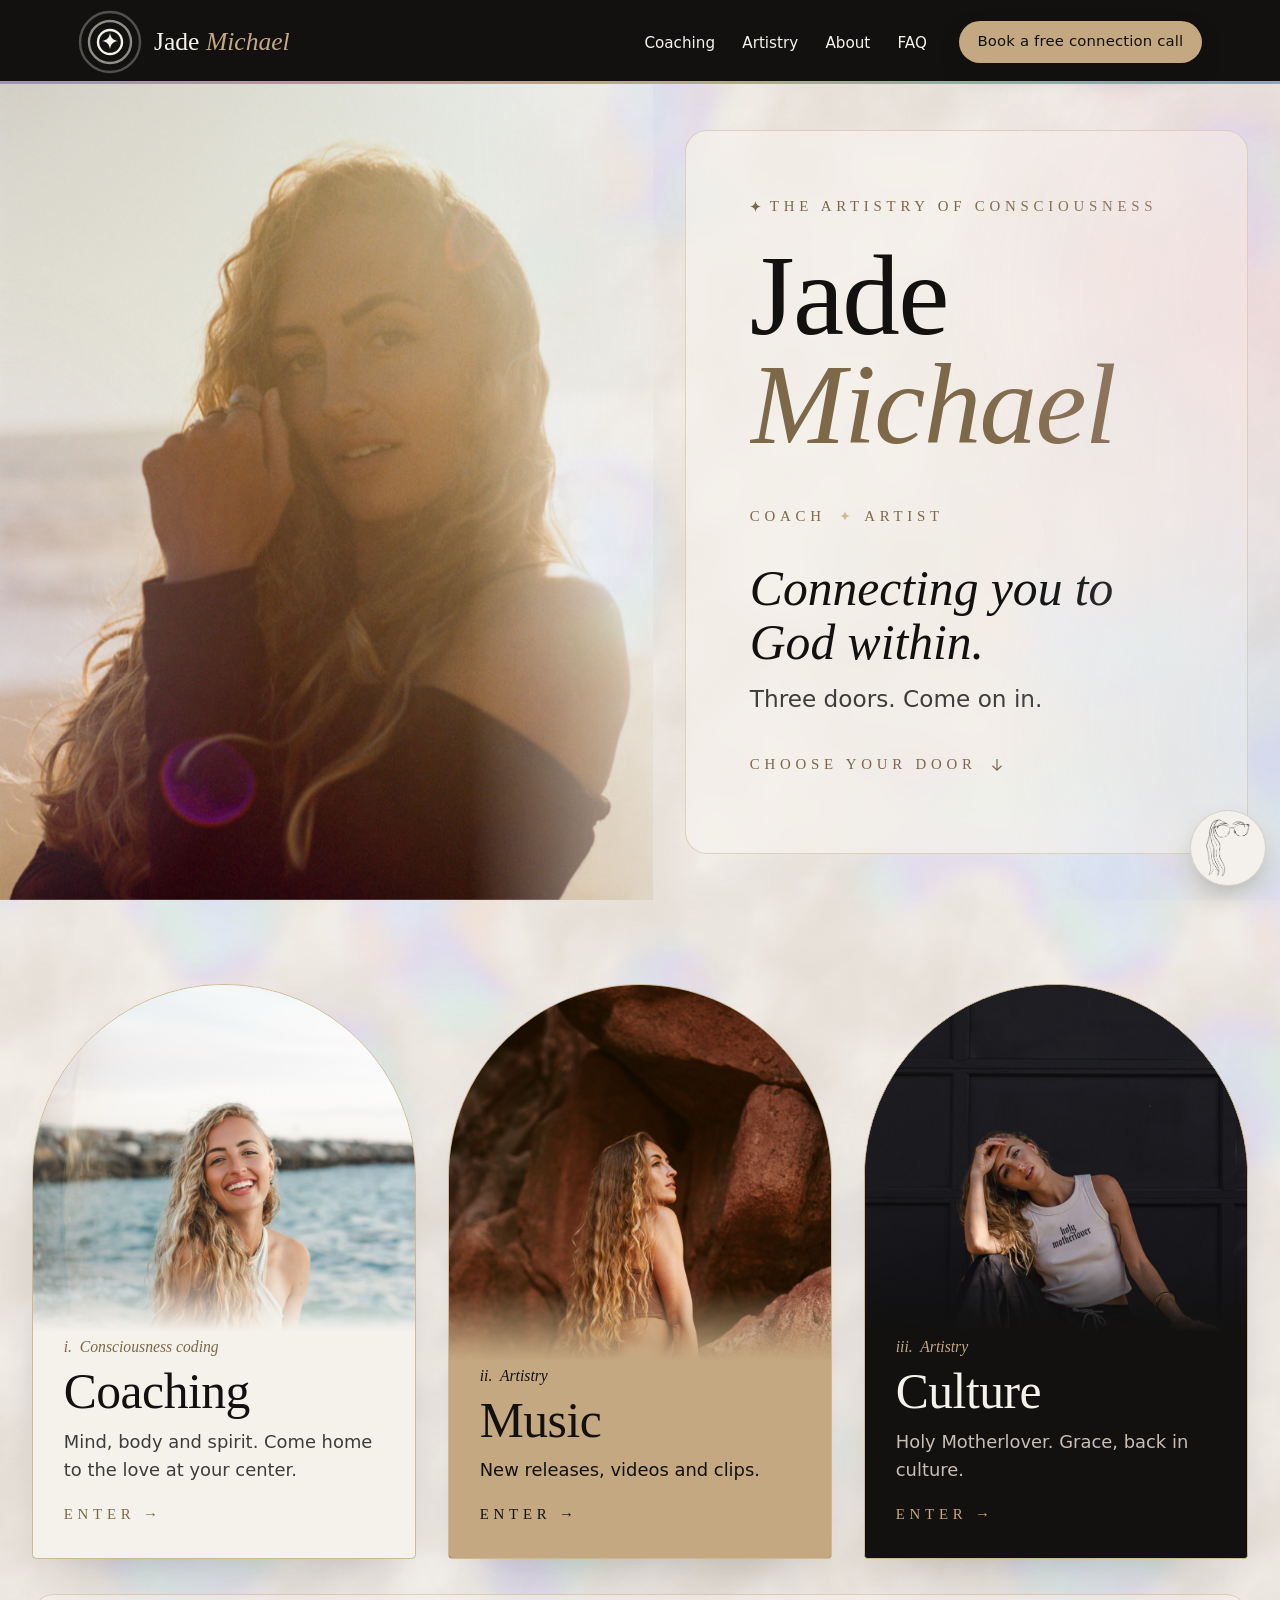
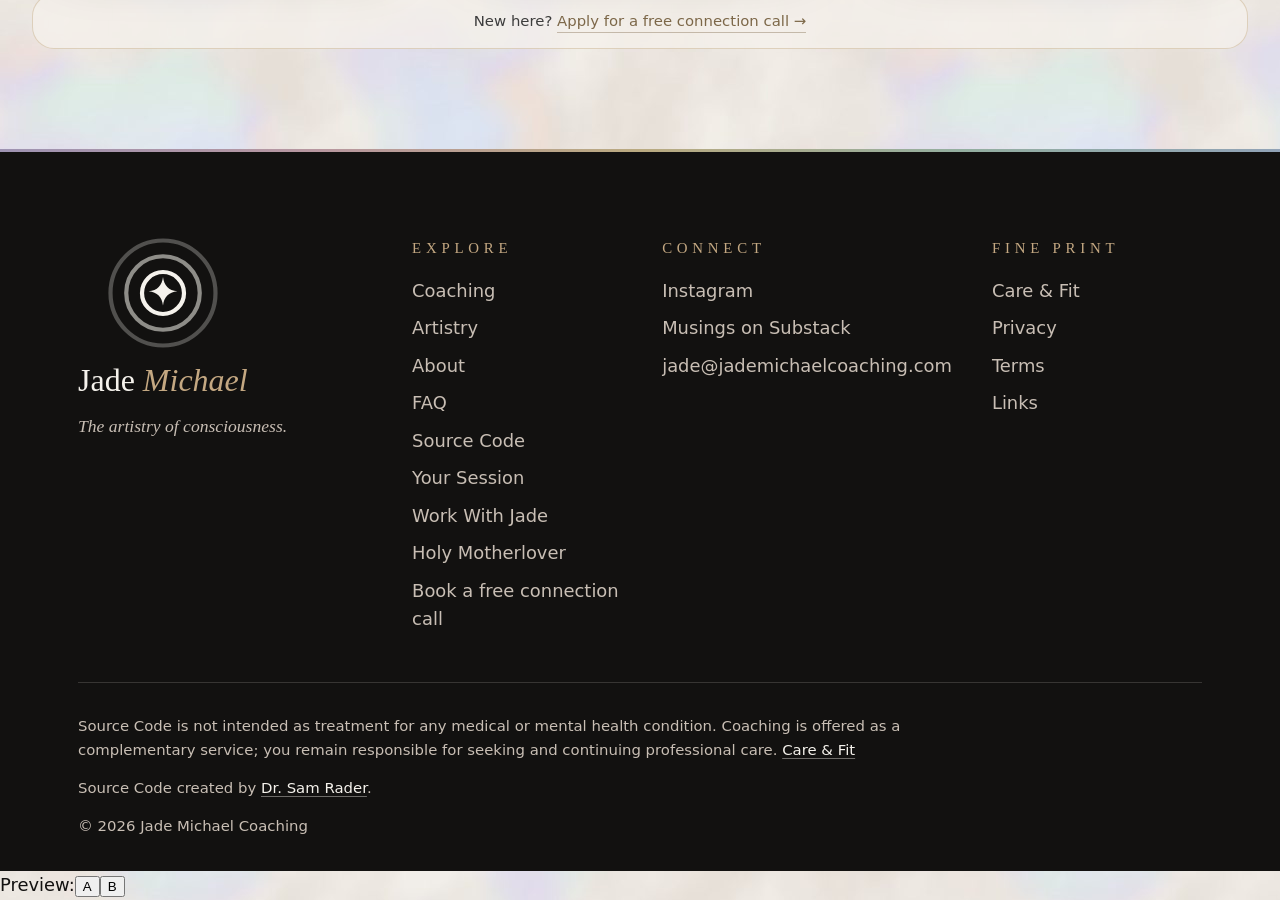
==== site/index.html @ 87df4c76 "New Fashion door photo Jade in the Holy Motherlover tank against a black wall (11.13.26). Cropped to" ====
<!doctype html>
<html lang="en">
<head>
  <meta charset="utf-8">
  <meta name="viewport" content="width=device-width, initial-scale=1">
  <meta name="robots" content="noindex, nofollow">
  <title>Jade Michael · Coach, Artist, Cultural Architect</title>
  <meta name="description" content="Jade Michael: coach, artist, cultural architect. The artistry of consciousness.">
  <link rel="icon" href="data:image/svg+xml,%3Csvg xmlns='http://www.w3.org/2000/svg' viewBox='0 0 24 24'%3E%3Cpath fill='%23c49a4e' d='M12 0C12.8 7.2 16.8 11.2 24 12 16.8 12.8 12.8 16.8 12 24 11.2 16.8 7.2 12.8 0 12 7.2 11.2 11.2 7.2 12 0Z'/%3E%3C/svg%3E">
  <link rel="preconnect" href="https://fonts.googleapis.com">
  <link rel="preconnect" href="https://fonts.gstatic.com" crossorigin>
  <link rel="stylesheet" href="https://fonts.googleapis.com/css2?family=Fraunces:ital,opsz,wght@0,9..144,300..700;1,9..144,300..700&family=Manrope:wght@400;500;600;700&display=swap">
  <link rel="stylesheet" href="assets/css/style.css">
  <script src="site.config.js"></script>
  <script src="assets/js/boot.js"></script>
</head>
<body>
  <a class="skip-link" href="#main">Skip to content</a>
  <header class="site-header" data-site-header></header>

  <main id="main">

    <!-- ============ LANDING: photo + name + roles ============ -->
    <section class="landing" aria-labelledby="landing-h">
      <div class="landing__media">
        <img src="assets/photos/hero.jpg" width="1326" height="2000" fetchpriority="high" style="object-position: 50% 35%;" alt="Jade Michael in golden sunlight by the sea, one hand in her hair, looking softly into the camera.">
      </div>
      <div class="landing__copy">
        <div class="ripples" aria-hidden="true"><span></span><span></span><span></span><span></span></div>
        <div class="motes" data-motes="12" aria-hidden="true"></div>
        <p class="eyebrow" data-rise="1">The artistry of consciousness</p>
        <h1 id="landing-h" data-rise="2">Jade <em class="accent-i gold-moment">Michael</em></h1>
        <ul class="roles" data-roles data-rise="3" aria-label="What Jade does">
          <li>Coach</li><li>Artist</li><li>Cultural Architect</li>
        </ul>
        <p class="landing__tagline" data-rise="3">Connecting you to God within.</p>
        <p class="landing__sub" data-rise="4">Three doors. Come on in.</p>
        <a class="door-cue" href="#doors" data-rise="4">
          Choose your door
          <svg viewBox="0 0 24 24" fill="none" stroke="currentColor" stroke-width="1.6" aria-hidden="true"><path d="M12 4v15M6 13l6 6 6-6"/></svg>
        </a>
      </div>
    </section>

    <!-- ============ TWO DOORS ============ -->
    <section class="section" id="doors" aria-labelledby="doors-h">
      <div class="container">
        <h2 id="doors-h" class="sr-only">Three doors into Jade's world</h2>
        <div class="doors-grid doors-grid--3">
          <a class="door" href="coaching.html" data-reveal>
            <div class="door__arch">
              <img src="assets/photos/door-coaching.jpg" width="1000" height="1500" loading="lazy" alt="">
            </div>
            <div class="door__label">
              <span class="door__num">i. &nbsp;Consciousness coding</span>
              <h3 class="h2-door">Coaching</h3>
              <p>Mind, body and spirit. Come home to the love at your center.</p>
              <span class="door__enter">Enter</span>
            </div>
          </a>
          <a class="door" href="artistry.html#music" data-reveal data-delay="1">
            <div class="door__arch">
              <img src="assets/photos/door-music.jpg" width="1000" height="1500" loading="lazy" alt="">
            </div>
            <div class="door__label">
              <span class="door__num">ii. &nbsp;Artistry</span>
              <h3 class="h2-door">Music</h3>
              <p>New releases, videos and clips.</p>
              <span class="door__enter">Enter</span>
            </div>
          </a>
          <a class="door" href="artistry.html#culture" data-reveal data-delay="2">
            <div class="door__arch">
              <img src="assets/photos/door-fashion.jpg" width="1000" height="1500" loading="lazy" alt="">
            </div>
            <div class="door__label">
              <span class="door__num">iii. &nbsp;Artistry</span>
              <h3 class="h2-door">Culture</h3>
              <p><span data-text="hmlName">Holy Motherlover</span>. Grace, back in culture.</p>
              <span class="door__enter">Enter</span>
            </div>
          </a>
        </div>
        <p class="credit-line" style="margin-top: 2.2rem; text-align: center;" data-reveal>New here? <a class="text-link" href="apply.html" data-href="links.apply">Apply for a free connection call</a></p>
      </div>
    </section>
  </main>

  <footer class="site-footer" data-site-footer></footer>
  <script src="assets/js/site.js"></script>
</body>
</html>
---- site/assets/css/style.css ----
/* =========================================================
   Jade Michael Coaching — one stylesheet for the whole site
   Moonstone Sand, from Brand Guidelines v1.0 (10.30.26).
   One look, no theme switcher. Pages never hard-code a hex.
   ========================================================= */

:root {
  --bg: #eee9e2;              /* Moonstone Ground */
  --bg-alt: #eee9e2;
  --surface: #f5f2ec;         /* Ivory */
  --ink: #121110;             /* Black: titles, her name */
  --ink-soft: #3d3d3d;        /* Graphite: paragraphs */
  --muted: #3d3d3d;
  --accent: #7d6849;          /* Deep Sand: accent words and small capitals on ivory */
  --secondary: #7d6849;
  --gold: #ceb993;            /* Ring Gold: fine lines, the photo arch. Never words on ivory */
  --sand: #c4a882;            /* Sand: lives on black and as fills. Never words on ivory */
  --button: #121110;
  --button-hover: #3d3d3d;
  --on-button: #f5f2ec;
  --line: rgba(18, 17, 16, 0.14);
  --shadow: 0 30px 60px -30px rgba(18, 17, 16, 0.28);
  --band-bg: #121110;
  --band-ink: #f5f2ec;
  --band-soft: #c8beb4;       /* White Stone: fine print on black */
  --band-accent: #c4a882;
  --card: rgba(245, 242, 236, 0.72);  /* more moonstone (Jade, 11.13.26); below 0.7 Deep Sand drops under AA */
  --card-edge: color-mix(in srgb, var(--sand) 45%, transparent);
  /* The rainbow glints live only as light, never as solid color */
  --rainbow: linear-gradient(90deg, #cdbfe8, #efc4cf, #f2dda6, #bfe3d0, #bbd3ee);
  --photo-ph: linear-gradient(160deg, #eee9e2 0%, #ceb993 55%, #c8beb4 100%);
  color-scheme: light;
}

:root {
  --font-display: "Cormorant Garamond", "Iowan Old Style", Georgia, serif;
  --font-label: "Marcellus", "Cormorant Garamond", Georgia, serif;
  --font-body: "Jost", "Avenir Next", system-ui, sans-serif;
  --step--1: clamp(0.84rem, 0.81rem + 0.15vw, 0.93rem);
  --step-0: clamp(1rem, 0.96rem + 0.2vw, 1.125rem);
  --step-1: clamp(1.18rem, 1.08rem + 0.5vw, 1.45rem);
  --step-2: clamp(1.45rem, 1.25rem + 1vw, 2.05rem);
  --step-3: clamp(1.9rem, 1.5rem + 2vw, 3.1rem);
  --step-4: clamp(2.5rem, 1.8rem + 3.5vw, 4.6rem);
  --step-5: clamp(2.9rem, 1.9rem + 5.6vw, 6.9rem);
  --gutter: clamp(1.25rem, 4vw, 3rem);
  --radius: 22px;
  --ease: cubic-bezier(0.22, 1, 0.36, 1);
}

/* ---------- Base ---------- */
*, *::before, *::after { box-sizing: border-box; }
html { -webkit-text-size-adjust: 100%; scroll-behavior: smooth; }
body {
  margin: 0;
  background: var(--bg);
  color: var(--ink);
  font-family: var(--font-body);
  font-size: var(--step-0);
  line-height: 1.6;
  -webkit-font-smoothing: antialiased;
  transition: background-color 0.5s var(--ease), color 0.5s var(--ease);
  overflow-x: hidden;
}
img, svg { display: block; max-width: 100%; }
img { height: auto; }
a { color: inherit; text-decoration-color: color-mix(in srgb, currentColor 40%, transparent); text-underline-offset: 0.2em; text-decoration-thickness: 1px; }
a:hover { text-decoration-color: currentColor; }
p { margin: 0 0 1.1em; }
ul, ol { padding-left: 1.2em; }
h1, h2, h3, h4 {
  font-family: var(--font-display);
  font-weight: 400;
  line-height: 1.08;
  letter-spacing: -0.01em;
  margin: 0 0 0.5em;
  font-optical-sizing: auto;
  text-wrap: balance;
}
h1 { font-size: var(--step-5); letter-spacing: -0.015em; }
h2 { font-size: var(--step-4); }
h3 { font-size: var(--step-2); line-height: 1.15; }
em, .i { font-style: italic; }
.accent-i { font-style: italic; color: var(--accent); font-weight: 300; }
.accent-s { color: var(--secondary); }
strong { font-weight: 600; }

:focus-visible {
  outline: 3px solid var(--secondary);
  outline-offset: 3px;
  border-radius: 6px;
}
.skip-link {
  position: absolute; left: 1rem; top: -100px; z-index: 200;
  background: var(--ink); color: var(--bg); padding: 0.7rem 1rem; border-radius: 10px;
}
.skip-link:focus { top: 1rem; }
[hidden] { display: none !important; }
.sr-only { position: absolute; width: 1px; height: 1px; padding: 0; margin: -1px; overflow: hidden; clip: rect(0 0 0 0); white-space: nowrap; border: 0; }

/* ---------- Layout ---------- */
.container { width: 100%; max-width: 1220px; margin-inline: auto; padding-inline: var(--gutter); }
.container--narrow { max-width: 820px; }
.section { padding-block: clamp(4.5rem, 10vw, 9rem); position: relative; }
.section--tight { padding-block: clamp(3rem, 6vw, 5rem); }
.section--alt { background: var(--bg-alt); }
.section--band { background: var(--band-bg); color: var(--band-ink); }
.section--band .eyebrow { color: var(--band-accent); }
.section--band .lede, .section--band p { color: var(--band-soft); }
.split {
  display: grid; gap: clamp(2.5rem, 6vw, 6rem); align-items: center;
}
@media (min-width: 900px) {
  .split { grid-template-columns: 1.05fr 0.95fr; }
  .split--flip > :first-child { order: 2; }
  .split--top { align-items: start; }
}
.stack > * + * { margin-top: 1rem; }

/* ---------- Type helpers ---------- */
.eyebrow {
  display: inline-flex; align-items: center; gap: 0.55em;
  font-family: var(--font-body); font-size: var(--step--1);
  font-weight: 700; letter-spacing: 0.18em; text-transform: uppercase;
  color: var(--accent); margin: 0 0 1.4rem;
}
.eyebrow::before {
  content: ""; width: 0.8em; height: 0.8em; flex: none;
  background: currentColor;
  -webkit-mask: url("data:image/svg+xml,%3Csvg xmlns='http://www.w3.org/2000/svg' viewBox='0 0 24 24'%3E%3Cpath d='M12 0C12.8 7.2 16.8 11.2 24 12 16.8 12.8 12.8 16.8 12 24 11.2 16.8 7.2 12.8 0 12 7.2 11.2 11.2 7.2 12 0Z'/%3E%3C/svg%3E") center/contain no-repeat;
          mask: url("data:image/svg+xml,%3Csvg xmlns='http://www.w3.org/2000/svg' viewBox='0 0 24 24'%3E%3Cpath d='M12 0C12.8 7.2 16.8 11.2 24 12 16.8 12.8 12.8 16.8 12 24 11.2 16.8 7.2 12.8 0 12 7.2 11.2 11.2 7.2 12 0Z'/%3E%3C/svg%3E") center/contain no-repeat;
}
.lede { font-size: var(--step-1); color: var(--ink-soft); line-height: 1.55; max-width: 38em; }
.prose { max-width: 40em; }
.prose p, .prose li { color: var(--ink-soft); }
.prose h2 { font-size: var(--step-3); margin-top: 2.2em; }
.prose h3 { margin-top: 1.8em; }
.prose blockquote, .pull {
  margin: 2rem 0; padding: 0 0 0 1.4rem; border-left: 2px solid var(--gold);
  font-family: var(--font-display); font-style: italic; font-size: var(--step-2);
  line-height: 1.3; color: var(--ink); font-weight: 400;
}
.small { font-size: var(--step--1); color: var(--muted); }
.credit-line { font-size: var(--step--1); color: var(--muted); }
.credit-line a { color: var(--secondary); }

/* ---------- Buttons ---------- */
.btn-row { display: flex; flex-wrap: wrap; gap: 0.8rem 1rem; align-items: center; margin-top: 2rem; }
.btn {
  display: inline-flex; align-items: center; justify-content: center; gap: 0.6em;
  min-height: 52px; padding: 0.85rem 1.6rem; border-radius: 999px;
  font: 500 var(--step-0)/1.2 var(--font-body); letter-spacing: 0.01em;
  text-decoration: none; cursor: pointer; border: 1.5px solid transparent;
  background: var(--button); color: var(--on-button);
  transition: transform 0.35s var(--ease), background-color 0.3s, box-shadow 0.35s var(--ease), color 0.3s;
  box-shadow: 0 10px 30px -14px color-mix(in srgb, var(--button) 80%, transparent);
}
.btn:hover { background: var(--button-hover); transform: translateY(-2px); }
.btn .spark { width: 0.9em; height: 0.9em; fill: currentColor; }
.btn--ghost {
  background: transparent; color: var(--ink); border-color: color-mix(in srgb, var(--ink) 35%, transparent); box-shadow: none;
}
.btn--ghost:hover { background: color-mix(in srgb, var(--ink) 6%, transparent); border-color: var(--ink); }
.btn--small { min-height: 42px; padding: 0.55rem 1.1rem; font-size: var(--step--1); }
.btn--block { width: 100%; }
.section--band .btn--ghost { color: var(--band-ink); border-color: color-mix(in srgb, var(--band-ink) 40%, transparent); }
.section--band .btn:not(.btn--ghost) { background: var(--band-accent); color: var(--band-bg); }
.section--band .btn--ghost:hover { background: color-mix(in srgb, var(--band-ink) 8%, transparent); border-color: var(--band-ink); }
.text-link {
  font-weight: 500; color: var(--secondary); text-decoration: none;
  border-bottom: 1.5px solid color-mix(in srgb, var(--secondary) 40%, transparent);
  padding-bottom: 2px;
}
.text-link:hover { border-bottom-color: currentColor; }
.text-link::after { content: " \2192"; }

/* ---------- Header ---------- */
.site-header {
  position: sticky; top: 0; z-index: 50;
  background: var(--band-bg); color: var(--band-ink);
}
.site-header::after { content: ""; position: absolute; left: 0; right: 0; bottom: 0; height: 3px; background: var(--rainbow); opacity: 0.75; }
.site-header :focus-visible { outline-color: var(--band-accent); }
.header__inner { display: flex; align-items: center; justify-content: space-between; gap: 1rem; min-height: 84px; }
.wordmark {
  display: inline-flex; align-items: center; gap: 0.75rem; text-decoration: none; color: var(--band-ink);
  font-family: var(--font-display); font-size: 1.6rem; font-weight: 400; line-height: 1;
}
.wordmark em { color: var(--band-accent); font-weight: 300; }
.wordmark__mark { width: 64px; height: auto; flex: none; }
.wordmark__text { display: grid; gap: 0.3rem; }
.wordmark__title { font: 400 0.62rem/1 var(--font-label); letter-spacing: 0.32em; text-transform: uppercase; color: var(--band-accent); }
.nav-toggle {
  display: inline-flex; align-items: center; gap: 0.5rem;
  background: none; border: 1.5px solid color-mix(in srgb, var(--band-ink) 40%, transparent); color: var(--band-ink);
  border-radius: 999px; min-height: 44px; padding: 0.4rem 1rem; font: 500 var(--step--1) var(--font-body); cursor: pointer;
}
.nav-toggle__bars { width: 18px; height: 10px; position: relative; }
.nav-toggle__bars::before, .nav-toggle__bars::after { content: ""; position: absolute; left: 0; right: 0; height: 1.5px; background: currentColor; transition: transform 0.3s var(--ease); }
.nav-toggle__bars::before { top: 0; } .nav-toggle__bars::after { bottom: 0; }
.nav-toggle[aria-expanded="true"] .nav-toggle__bars::before { transform: translateY(4.25px) rotate(45deg); }
.nav-toggle[aria-expanded="true"] .nav-toggle__bars::after { transform: translateY(-4.25px) rotate(-45deg); }
.nav { display: none; }
.nav ul { list-style: none; margin: 0; padding: 0; }
.nav a:not(.btn) { text-decoration: none; font-weight: 500; color: var(--band-ink); }
.nav a[aria-current="page"]:not(.btn) { color: var(--band-accent); }
.nav .btn { background: var(--band-accent); color: var(--band-bg); }
.nav .btn:hover { background: var(--band-ink); }
.nav.is-open {
  display: block; position: absolute; left: 0; right: 0; top: 100%;
  background: var(--band-bg);
  padding: 1rem var(--gutter) 1.8rem;
}
.nav.is-open li a:not(.btn) { display: block; padding: 0.85rem 0; font-family: var(--font-display); font-size: 1.6rem; border-bottom: 1px solid color-mix(in srgb, var(--band-ink) 18%, transparent); }
.nav.is-open .btn { margin-top: 1.4rem; width: 100%; }
@media (min-width: 960px) {
  .nav-toggle { display: none; }
  .nav, .nav.is-open { display: flex; position: static; align-items: center; gap: 2rem; padding: 0; background: none; border: 0; }
  .nav ul { display: flex; gap: 1.7rem; }
  .nav a:not(.btn) { font-size: 0.95rem; }
  .nav a:not(.btn):hover { color: var(--band-accent); }
}

/* ---------- Sparkles, orbit text ---------- */
.sparkle { position: absolute; width: 18px; height: 18px; fill: var(--gold); animation: twinkle 4.5s ease-in-out infinite; pointer-events: none; }
.sparkle--sm { width: 11px; height: 11px; }
.sparkle--lg { width: 26px; height: 26px; }
@keyframes twinkle { 0%, 100% { opacity: 0.25; transform: scale(0.8) rotate(0deg); } 50% { opacity: 1; transform: scale(1.1) rotate(20deg); } }

.orbit { position: absolute; width: 150px; height: 150px; color: var(--ink); pointer-events: none; }
.orbit__ring { width: 100%; height: 100%; animation: spin 48s linear infinite; }
.orbit text { font: 700 10px var(--font-body); letter-spacing: 0.16em; text-transform: uppercase; fill: currentColor; }
.orbit .orbit__star { position: absolute; inset: 0; margin: auto; width: 24%; height: 24%; fill: var(--accent); }
@keyframes spin { to { transform: rotate(360deg); } }

/* ---------- Photo frames ---------- */
.frame {
  position: relative; overflow: hidden; margin: 0;
  background: var(--photo-ph);
  border-radius: 999px 999px var(--radius) var(--radius);
  aspect-ratio: 4 / 5;
  box-shadow: var(--shadow);
}
.frame--soft { border-radius: var(--radius); }
.frame--round { border-radius: 50%; aspect-ratio: 1; }
.frame img { width: 100%; height: 100%; object-fit: cover; position: relative; z-index: 1; }
.frame.is-missing img { display: none; }
.frame__ph {
  position: absolute; inset: auto 0 0 0; padding: 1.2rem 1.4rem; z-index: 0;
  font: italic 400 0.95rem/1.4 var(--font-display); color: var(--ink);
}
.frame-wrap { position: relative; }
.frame-caption { margin-top: 0.9rem; font-size: var(--step--1); color: var(--muted); font-style: italic; }

/* ---------- Hero (home) ---------- */
.hero { position: relative; padding-block: clamp(2.5rem, 6vw, 5.5rem) clamp(4rem, 8vw, 7rem); overflow: hidden; }
.hero__grid { display: grid; gap: clamp(3rem, 6vw, 5rem); align-items: center; }
@media (min-width: 960px) { .hero__grid { grid-template-columns: 1.15fr 0.85fr; } }
.hero h1 { margin-bottom: 0.35em; }
.hero h1 .line { display: block; }
.hero__sub { font-size: var(--step-1); color: var(--ink-soft); max-width: 33em; line-height: 1.55; }
.hero__credit { margin-top: 1.8rem; }
.hero__media { position: relative; justify-self: center; width: min(100%, 470px); }
.hero__media .frame { z-index: 1; }
.hero__media .orbit { left: -58px; bottom: 9%; z-index: 2; color: var(--ink); }
.hero__media .orbit::before { content: ""; position: absolute; inset: 12px; border-radius: 50%; background: var(--bg); box-shadow: var(--shadow); z-index: -1; transition: background-color 0.5s; }
@media (max-width: 600px) {
  .hero__media { width: 82%; }
  .hero__media .orbit { width: 116px; height: 116px; left: -34px; }
}

/* ---------- Page hero (inner pages) ---------- */
.page-hero { position: relative; overflow: hidden; padding-block: clamp(3.5rem, 8vw, 7rem) clamp(2.5rem, 6vw, 4.5rem); }
.page-hero h1 { font-size: var(--step-4); max-width: 14em; }
.page-hero .container { position: relative; z-index: 1; }

/* ---------- Home: Sound familiar ---------- */
.journey { display: grid; gap: 2.5rem; margin-top: 3rem; }
@media (min-width: 900px) { .journey { grid-template-columns: 1fr auto 1fr auto 1.25fr; align-items: center; gap: 2rem; } }
.journey__label { font-size: var(--step--1); font-weight: 700; letter-spacing: 0.18em; text-transform: uppercase; color: var(--muted); margin-bottom: 0.8rem; }
.journey__from ul { list-style: none; margin: 0; padding: 0; }
.journey__from li {
  font-family: var(--font-display); font-size: var(--step-2); line-height: 1.25; color: var(--muted);
  text-decoration: line-through; text-decoration-color: color-mix(in srgb, var(--accent) 55%, transparent); text-decoration-thickness: 1.5px;
}
.journey__through { font-family: var(--font-display); font-style: italic; font-size: var(--step-3); color: var(--secondary); line-height: 1.1; }
.journey__to { font-family: var(--font-display); font-size: var(--step-3); line-height: 1.1; }
.journey__to em { color: var(--accent); }
.journey__arrow { width: 54px; height: 54px; color: var(--gold); justify-self: center; }
@media (max-width: 899px) { .journey__arrow { transform: rotate(90deg); } }
.familiar__punch {
  margin-top: clamp(3rem, 6vw, 5rem); padding-top: 2.5rem; border-top: 1px solid var(--line);
  display: grid; gap: 1.5rem;
}
@media (min-width: 900px) { .familiar__punch { grid-template-columns: 1fr 1.2fr; gap: 4rem; } }
.familiar__punch h3 { font-size: var(--step-3); }
.familiar__punch blockquote { margin: 0; font-family: var(--font-display); font-style: italic; font-size: var(--step-2); line-height: 1.35; font-weight: 400; }

/* ---------- Beats (what Source Code is) ---------- */
.beats { display: grid; gap: 1.2rem; margin-top: 3rem; counter-reset: beat; }
@media (min-width: 700px) { .beats { grid-template-columns: repeat(2, 1fr); } }
@media (min-width: 1100px) { .beats { grid-template-columns: repeat(4, 1fr); } }
.beat {
  position: relative; padding: 2rem 1.6rem 1.8rem; border-radius: var(--radius);
  background: var(--surface); border: 1px solid var(--line);
  transition: transform 0.5s var(--ease), box-shadow 0.5s var(--ease);
}
.beat:hover { transform: translateY(-4px); box-shadow: var(--shadow); }
.beat__num { font-family: var(--font-display); font-style: italic; font-size: 2.6rem; line-height: 1; color: var(--accent); margin-bottom: 1.2rem; display: block; }
.beat h3 { font-size: var(--step-1); font-weight: 500; margin-bottom: 0.6rem; }
.beat p { color: var(--ink-soft); font-size: 0.98rem; margin: 0; }

/* ---------- Session beats (4) ---------- */
.session-beats { list-style: none; padding: 0; margin: 3rem 0 0; display: grid; gap: 2.4rem; position: relative; }
@media (min-width: 900px) {
  .session-beats { grid-template-columns: repeat(4, 1fr); gap: 2rem; }
  .session-beats::before { content: ""; position: absolute; top: 42px; left: 6%; right: 6%; height: 1px; background: linear-gradient(90deg, transparent, var(--gold), transparent); }
}
.session-beat { position: relative; }
.session-beat__icon { width: 84px; height: 84px; color: var(--accent); background: var(--surface); border-radius: 50%; position: relative; margin-bottom: 1.2rem; }
.session-beat__icon svg { width: 100%; height: 100%; }
.session-beat__step { font-size: var(--step--1); font-weight: 700; letter-spacing: 0.16em; text-transform: uppercase; color: var(--secondary); }
.session-beat h3 { margin: 0.3rem 0 0.5rem; font-size: var(--step-2); }
.session-beat p { color: var(--ink-soft); margin: 0; }

/* ---------- Quote band ---------- */
.quote-band { text-align: left; overflow: hidden; }
.quote-band blockquote { margin: 0; position: relative; z-index: 1; }
.quote-band blockquote p {
  font-family: var(--font-display); font-weight: 300; font-size: var(--step-4);
  line-height: 1.1; letter-spacing: -0.01em; color: var(--band-ink); margin: 0; max-width: 15em;
}
.quote-band blockquote p em { color: var(--band-accent); }
.quote-band cite { display: block; margin-top: 2rem; font-style: normal; font-size: var(--step--1); letter-spacing: 0.18em; text-transform: uppercase; font-weight: 700; color: var(--band-soft); }

/* ---------- Testimonials ---------- */
.testimonials { display: grid; gap: 1.4rem; margin-top: 3rem; }
@media (min-width: 900px) { .testimonials { grid-template-columns: 1.6fr 1fr; grid-template-rows: auto auto; } .testimonial--feature { grid-row: span 2; } }
.testimonial {
  margin: 0; padding: clamp(1.8rem, 4vw, 3rem); border-radius: var(--radius);
  background: var(--surface); border: 1px solid var(--line); position: relative;
}
.testimonial--feature::before {
  content: "\201C"; position: absolute; top: -0.15em; left: 0.25em; font-family: var(--font-display);
  font-size: 9rem; line-height: 1; color: var(--gold); opacity: 0.55;
}
.testimonial blockquote { margin: 0; }
.testimonial--feature blockquote p { font-family: var(--font-display); font-size: var(--step-1); line-height: 1.5; font-weight: 400; }
.testimonial--feature blockquote p:last-child { font-style: italic; font-size: var(--step-2); line-height: 1.3; color: var(--accent); }
.testimonial figcaption { margin-top: 1.4rem; font-weight: 700; letter-spacing: 0.14em; text-transform: uppercase; font-size: var(--step--1); color: var(--muted); }
.testimonial--placeholder { background: transparent; border: 1.5px dashed var(--line); display: flex; flex-direction: column; justify-content: center; min-height: 180px; }
.testimonial--placeholder p { font-family: var(--font-display); font-style: italic; font-size: var(--step-1); color: var(--muted); margin: 0; }

/* ---------- Credentials chips ---------- */
.chips { list-style: none; padding: 0; margin: 1.8rem 0 0; display: flex; flex-wrap: wrap; gap: 0.55rem; }
.chips li { padding: 0.45rem 0.95rem; border-radius: 999px; border: 1px solid var(--line); font-size: var(--step--1); font-weight: 500; color: var(--ink-soft); background: color-mix(in srgb, var(--surface) 70%, transparent); }

/* ---------- Offers ---------- */
.offers { display: grid; gap: 1.4rem; margin-top: 3rem; }
@media (min-width: 860px) { .offers { grid-template-columns: 1fr 1fr; } }
.offer {
  display: flex; flex-direction: column; padding: clamp(1.8rem, 4vw, 2.8rem);
  border-radius: var(--radius); background: var(--surface); border: 1px solid var(--line); position: relative; overflow: hidden;
}
.offer--deep { background: var(--band-bg); color: var(--band-ink); border-color: transparent; }
.offer--deep .offer__summary, .offer--deep li { color: var(--band-soft); }
.offer--deep .offer__price { color: var(--band-accent); }
.offer--deep .btn { background: var(--band-accent); color: var(--band-bg); }
.offer__tag { font-size: var(--step--1); font-weight: 700; letter-spacing: 0.16em; text-transform: uppercase; color: var(--secondary); margin-bottom: 1rem; }
.offer--deep .offer__tag { color: var(--band-accent); }
.offer h3 { font-size: var(--step-3); margin-bottom: 0.4rem; }
.offer__summary { color: var(--ink-soft); font-size: var(--step-1); line-height: 1.45; }
.offer ul { list-style: none; padding: 0; margin: 1.2rem 0 1.8rem; display: grid; gap: 0.6rem; }
.offer li { display: flex; gap: 0.7rem; color: var(--ink-soft); }
.offer--deep li { color: var(--band-soft); }
.offer li::before { content: ""; flex: none; width: 0.65em; height: 0.65em; margin-top: 0.5em; border-radius: 50%; border: 1.5px solid var(--gold); }
.offer__price { font-family: var(--font-display); font-size: var(--step-2); color: var(--accent); margin-top: auto; padding-top: 1.2rem; border-top: 1px solid var(--line); }
.offer--deep .offer__price { border-top-color: color-mix(in srgb, var(--band-ink) 18%, transparent); }
.offer__price small { display: block; font-family: var(--font-body); font-size: var(--step--1); color: inherit; opacity: 0.85; margin-top: 0.2rem; }
.offer__price.is-hidden { font-style: italic; font-size: var(--step-1); }
.offer .btn { margin-top: 1.4rem; align-self: flex-start; }

/* ---------- Final CTA band ---------- */
.cta-band { overflow: hidden; text-align: center; }
.cta-band h2 { font-size: var(--step-5); color: var(--band-ink); position: relative; }
.cta-band h2 em { color: var(--band-accent); }
.cta-band .lede { margin-inline: auto; }
.cta-band .btn-row { justify-content: center; }
.cta-band .container { position: relative; z-index: 1; }

/* ---------- Full session steps ---------- */
.steps { list-style: none; padding: 0; margin: 3rem 0 0; counter-reset: step; display: grid; gap: 0; }
.steps li { counter-increment: step; display: grid; grid-template-columns: auto 1fr; gap: 0.4rem 1.6rem; padding: 2rem 0; border-top: 1px solid var(--line); }
.steps li:last-child { border-bottom: 1px solid var(--line); }
.steps li::before { content: counter(step, decimal-leading-zero); font-family: var(--font-display); font-style: italic; font-size: var(--step-3); line-height: 1; color: var(--accent); grid-row: span 2; min-width: 2.2ch; }
.steps h3 { margin: 0; font-size: var(--step-2); }
.steps p { margin: 0; color: var(--ink-soft); max-width: 40em; }

/* ---------- Callout ---------- */
.callout {
  padding: clamp(1.6rem, 4vw, 2.4rem); border-radius: var(--radius);
  background: var(--surface); border: 1px solid var(--card-edge);
}
.callout h3 { font-size: var(--step-2); }
.callout p:last-child { margin-bottom: 0; }

/* ---------- Begin (3 steps) ---------- */
.begin { list-style: none; padding: 0; margin: 2.5rem 0 0; display: grid; gap: 1.2rem; counter-reset: b; }
@media (min-width: 800px) { .begin { grid-template-columns: repeat(3, 1fr); } }
.begin li { counter-increment: b; padding: 1.8rem; border-radius: var(--radius); border: 1px solid var(--line); background: var(--surface); }
.begin li::before { content: counter(b); display: grid; place-items: center; width: 2.4rem; height: 2.4rem; border-radius: 50%; border: 1.5px solid var(--gold); font-family: var(--font-display); font-style: italic; font-size: 1.2rem; margin-bottom: 1rem; color: var(--accent); }
.begin h3 { font-size: var(--step-1); font-weight: 500; margin-bottom: 0.4rem; }
.begin p { margin: 0; color: var(--ink-soft); }

/* ---------- FAQ ---------- */
.faq { margin-top: 2.5rem; border-top: 1px solid var(--line); }
.faq details { border-bottom: 1px solid var(--line); }
.faq summary {
  list-style: none; cursor: pointer; display: flex; justify-content: space-between; align-items: center; gap: 1.5rem;
  padding: 1.5rem 0; font-family: var(--font-display); font-size: var(--step-2); line-height: 1.2;
}
.faq summary::-webkit-details-marker { display: none; }
.faq summary::after { content: "+"; flex: none; font-family: var(--font-body); font-weight: 300; font-size: 1.8rem; color: var(--accent); transition: transform 0.35s var(--ease); }
.faq details[open] summary::after { transform: rotate(45deg); }
.faq .faq__a { padding: 0 0 1.8rem; color: var(--ink-soft); max-width: 42em; }

/* ---------- Listen strip ---------- */
.listen { list-style: none; padding: 0; margin: 2rem 0 0; display: grid; gap: 1rem; }
@media (min-width: 800px) { .listen { grid-template-columns: repeat(3, 1fr); } }
.listen li { padding: 1.5rem; border-radius: var(--radius); border: 1px solid var(--line); background: var(--surface); }
.listen__show { font-size: var(--step--1); font-weight: 700; letter-spacing: 0.14em; text-transform: uppercase; color: var(--secondary); }
.listen__title { font-family: var(--font-display); font-size: var(--step-1); line-height: 1.3; margin: 0.4rem 0 0.6rem; }

/* ---------- Apply ---------- */
.apply-frame {
  border-radius: var(--radius); overflow: hidden; background: #fff;
  border: 1px solid var(--line); box-shadow: var(--shadow); margin-top: 2.5rem;
}
.apply-frame iframe { display: block; width: 100%; height: 1200px; border: 0; }
@media (min-width: 760px) { .apply-frame iframe { height: 900px; } }
.apply-fallback { margin-top: 1.2rem; text-align: center; }

/* ---------- Links (link in bio) ---------- */
.links-page { min-height: 100vh; min-height: 100dvh; display: flex; flex-direction: column; }
.links-wrap { flex: 1; width: 100%; max-width: 520px; margin: 0 auto; padding: clamp(2.5rem, 8vw, 4.5rem) 1.25rem 3rem; text-align: center; position: relative; }
.links-avatar { width: 132px; margin: 0 auto 1.4rem; position: relative; z-index: 1; }
.links-wrap h1 { font-size: clamp(2.4rem, 9vw, 3.2rem); margin-bottom: 0.3rem; position: relative; }
.links-bio { color: var(--ink-soft); font-size: 1rem; margin: 0 auto 2rem; max-width: 26em; position: relative; }
.links-list { list-style: none; padding: 0; margin: 0; display: grid; gap: 0.85rem; position: relative; }
.link-btn {
  display: flex; align-items: center; justify-content: space-between; gap: 1rem;
  min-height: 64px; padding: 0.9rem 1.4rem; border-radius: 18px; text-decoration: none; text-align: left;
  background: var(--surface); border: 1px solid var(--line); font-weight: 500; font-size: 1.02rem;
  transition: transform 0.35s var(--ease), box-shadow 0.35s var(--ease), border-color 0.3s;
}
.link-btn:hover { transform: translateY(-2px); box-shadow: var(--shadow); border-color: var(--gold); }
.link-btn small { display: block; font-weight: 400; color: var(--muted); font-size: 0.85rem; margin-top: 0.1rem; }
.link-btn::after { content: "\2197"; color: var(--accent); font-size: 1.1rem; flex: none; }
.link-btn--primary { background: var(--button); color: var(--on-button); border-color: transparent; }
.link-btn--primary small { color: var(--band-soft); }
.link-btn--primary::after { color: var(--on-button); }

/* ---------- Footer ---------- */
.site-footer { background: var(--band-bg); color: var(--band-ink); padding-block: clamp(3.5rem, 7vw, 5.5rem) 2rem; position: relative; z-index: 1; }
.site-footer a { color: var(--band-ink); }
.footer__grid { display: grid; gap: 2.5rem; }
@media (min-width: 860px) { .footer__grid { grid-template-columns: 1.4fr 1fr 1fr 1fr; } }
.footer__brand .wordmark { flex-direction: column; gap: 0.9rem; font-size: 2rem; text-align: center; }
.footer__brand .wordmark__mark { width: 112px; }
.footer__brand .wordmark__title { font-size: 0.68rem; }
.site-footer::before { content: ""; position: absolute; left: 0; right: 0; top: 0; height: 3px; background: var(--rainbow); opacity: 0.75; }
.site-footer :focus-visible { outline-color: var(--band-accent); }
.footer__brand p { color: var(--band-soft); margin-top: 1rem; max-width: 22em; font-family: var(--font-display); font-style: italic; font-size: 1.1rem; }
.footer__h { font-size: var(--step--1); font-weight: 700; letter-spacing: 0.18em; text-transform: uppercase; color: var(--band-accent); margin: 0 0 1rem; font-family: var(--font-body); }
.footer__list { list-style: none; margin: 0; padding: 0; display: grid; gap: 0.55rem; }
.footer__list a { text-decoration: none; color: var(--band-soft); }
.footer__list a:hover { color: var(--band-ink); text-decoration: underline; }
.footer__fine { margin-top: 3rem; padding-top: 2rem; border-top: 1px solid color-mix(in srgb, var(--band-ink) 16%, transparent); display: grid; gap: 0.9rem; font-size: var(--step--1); color: var(--band-soft); }
.footer__fine p { margin: 0; max-width: 62em; }
.footer__fine a { color: var(--band-ink); }
.footer--mini { padding-block: 2.5rem; text-align: center; }
.footer--mini .footer__fine { margin: 0; padding: 0; border: 0; justify-items: center; }

/* ---------- Floating: Jade sketch (toggle with SITE.showSketch) ---------- */
.sketch-fab {
  position: fixed; right: 14px; bottom: 14px; z-index: 120;
  width: 76px; height: 76px; border-radius: 50%;
  display: grid; place-items: center; text-decoration: none;
  animation: fab-peek 1.1s var(--ease) 1.4s backwards;
  background: color-mix(in srgb, var(--surface) 94%, transparent);
  border: 1px solid var(--line); box-shadow: 0 12px 34px -12px rgba(0,0,0,0.4);
  backdrop-filter: blur(10px); -webkit-backdrop-filter: blur(10px);
  transition: transform 0.45s var(--ease), box-shadow 0.45s var(--ease);
}
.sketch-fab__tip {
  position: absolute; right: calc(100% + 10px); bottom: 50%; translate: 0 50%;
  white-space: nowrap; padding: 0.55rem 0.9rem; border-radius: 999px;
  background: var(--ink); color: var(--bg); font: 600 0.82rem var(--font-body);
  opacity: 0; transform: translateX(6px); pointer-events: none;
  transition: opacity 0.3s, transform 0.4s var(--ease);
}
.sketch-fab:hover, .sketch-fab:focus-visible { transform: translateY(-3px) rotate(-6deg); box-shadow: 0 18px 40px -14px rgba(0,0,0,0.5); }
.sketch-fab:hover .sketch-fab__tip, .sketch-fab:focus-visible .sketch-fab__tip { opacity: 1; transform: none; }

/* ---------- Scroll reveal ---------- */
.js [data-reveal] { opacity: 0; transform: translateY(26px); transition: opacity 1s var(--ease), transform 1.1s var(--ease); }
.js [data-reveal].is-visible { opacity: 1; transform: none; }
.js [data-reveal][data-delay="1"] { transition-delay: 0.12s; }
.js [data-reveal][data-delay="2"] { transition-delay: 0.24s; }
.js [data-reveal][data-delay="3"] { transition-delay: 0.36s; }

/* hero entrance */
.js .hero [data-rise] { opacity: 0; transform: translateY(30px); animation: rise 1.2s var(--ease) forwards; }
.js .hero [data-rise="1"] { animation-delay: 0.1s; }
.js .hero [data-rise="2"] { animation-delay: 0.25s; }
.js .hero [data-rise="3"] { animation-delay: 0.4s; }
.js .hero [data-rise="4"] { animation-delay: 0.55s; }
.js .hero [data-rise="5"] { animation-delay: 0.3s; }
@keyframes rise { to { opacity: 1; transform: none; } }

/* ---------- Reduced motion: everything still, nothing hidden ---------- */
@media (prefers-reduced-motion: reduce) {
  html { scroll-behavior: auto; }
  *, *::before, *::after { animation: none !important; transition: none !important; }
  .js [data-reveal], .js .hero [data-rise] { opacity: 1 !important; transform: none !important; }
}

/* =========================================================
   The little magic, from Guidelines 05B: prism light leaks,
   the sand shimmer and the rainbow line.
   All of it switches off under prefers-reduced-motion.
   ========================================================= */

/* the rainbow line fills across the top as you scroll */
.progress {
  position: fixed; top: 0; left: 0; right: 0; height: 3px; z-index: 130;
  background: var(--rainbow);
  transform-origin: 0 50%; transform: scaleX(0); pointer-events: none;
}

/* a sand shimmer passes once through a word when it arrives */
.gold-moment {
  background-image: linear-gradient(100deg, var(--accent) 0%, var(--accent) 38%, var(--sand) 48%, var(--gold) 50%, var(--sand) 54%, var(--accent) 64%, var(--accent) 100%);
  background-size: 260% 100%;
  background-position: 100% 0;
  -webkit-background-clip: text; background-clip: text;
  -webkit-text-fill-color: transparent; color: transparent;
}
.section--band .gold-moment {
  background-image: linear-gradient(100deg, var(--band-accent) 0%, var(--band-accent) 38%, var(--band-soft) 48%, var(--band-ink) 50%, var(--band-soft) 54%, var(--band-accent) 64%, var(--band-accent) 100%);
}
.gold-moment.is-visible { animation: gold-moment 2.6s ease-in-out 0.6s 1 both; }
@keyframes gold-moment { from { background-position: 100% 0; } to { background-position: 0% 0; } }

/* the sketch: hair catches the light for a few seconds, then it's gone */
.sketch-fab__glint {
  position: absolute; width: 9px; height: 9px; background: #e9c46a; opacity: 0;
  -webkit-mask: url("data:image/svg+xml,%3Csvg xmlns='http://www.w3.org/2000/svg' viewBox='0 0 24 24'%3E%3Cpath d='M12 0C12.8 7.2 16.8 11.2 24 12 16.8 12.8 12.8 16.8 12 24 11.2 16.8 7.2 12.8 0 12 7.2 11.2 11.2 7.2 12 0Z'/%3E%3C/svg%3E") center/contain no-repeat;
          mask: url("data:image/svg+xml,%3Csvg xmlns='http://www.w3.org/2000/svg' viewBox='0 0 24 24'%3E%3Cpath d='M12 0C12.8 7.2 16.8 11.2 24 12 16.8 12.8 12.8 16.8 12 24 11.2 16.8 7.2 12.8 0 12 7.2 11.2 11.2 7.2 12 0Z'/%3E%3C/svg%3E") center/contain no-repeat;
}
.sketch-fab__glint.g1 { left: 16px; top: 18px; }
.sketch-fab__glint.g2 { left: 20px; top: 44px; width: 7px; height: 7px; }
.sketch-fab__glint.g3 { left: 32px; top: 11px; width: 6px; height: 6px; }
.sketch-fab.is-shimmering .sketch-fab__glint { animation: glint 1.4s ease-out 1 both; }
.sketch-fab.is-shimmering .g1 { animation-delay: 0.7s; }
.sketch-fab.is-shimmering .g2 { animation-delay: 1.5s; }
.sketch-fab.is-shimmering .g3 { animation-delay: 2.2s; }
@keyframes glint { 0% { opacity: 0; transform: scale(0.2) rotate(0); } 40% { opacity: 1; transform: scale(1.15) rotate(45deg); } 100% { opacity: 0; transform: scale(0.4) rotate(90deg); } }

@media (prefers-reduced-motion: reduce) {
  .gold-moment { background-position: 0 0; }
  .sketch-fab__glint { display: none; }
}

/* the sketch, drawn with plain images so it shows everywhere (even opened from disk) */
.sketch-fab__art { position: relative; width: 48px; height: 58px; transition: transform 0.6s var(--ease); }
.sketch-fab__art img { position: absolute; inset: 0; width: 100%; height: 100%; object-fit: contain; }
.sketch-gold { display: none; }
.sketch-hair { opacity: 0; clip-path: inset(0 0 100% 0); filter: drop-shadow(0 0 2px rgba(240, 200, 110, 0.85)); }
.sketch-fab:hover .sketch-fab__art { transform: translateY(-2px) rotate(4deg); }
/* gold pours down the hair, then drains away */
.sketch-fab.is-shimmering .sketch-hair { animation: hair-pour 3.6s ease-in-out 1; }
@keyframes hair-pour {
  0% { opacity: 1; clip-path: inset(0 0 100% 0); }
  50% { opacity: 1; clip-path: inset(0 0 0 0); }
  85% { opacity: 1; clip-path: inset(70% 0 0 0); }
  100% { opacity: 0; clip-path: inset(100% 0 0 0); }
}
/* one little peek when the page opens */
@keyframes fab-peek {
  0% { opacity: 0; transform: translateY(40px) scale(0.6) rotate(-12deg); }
  70% { opacity: 1; transform: translateY(-6px) scale(1.06) rotate(3deg); }
  100% { opacity: 1; transform: none; }
}
@media (max-width: 600px) { .sketch-fab { width: 66px; height: 66px; } .sketch-fab__art { width: 42px; height: 51px; } }
@media (prefers-reduced-motion: reduce) { .sketch-hair { display: none; } }

/* =========================================================
   Landing (index): Jade's photo, her name, two doors
   ========================================================= */
.landing { position: relative; display: grid; min-height: calc(100svh - 84px); overflow: hidden; }
@media (min-width: 900px) { .landing { grid-template-columns: 1.02fr 0.98fr; } }
.landing__media { position: relative; min-height: 62svh; overflow: hidden; background: var(--photo-ph); }
.landing__media img { position: absolute; inset: 0; width: 100%; height: 100%; object-fit: cover; object-position: 50% 24%; animation: slow-settle 16s var(--ease) both; }
@keyframes slow-settle { from { transform: scale(1.07); } to { transform: scale(1); } }
.landing__media { -webkit-mask-image: linear-gradient(180deg, black 62%, transparent 100%); mask-image: linear-gradient(180deg, black 62%, transparent 100%); }
@media (min-width: 900px) {
  .landing__media { min-height: 0; }
  .landing__media { -webkit-mask-image: linear-gradient(90deg, black 72%, rgb(0 0 0 / 0.3) 100%); mask-image: linear-gradient(90deg, black 72%, rgb(0 0 0 / 0.3) 100%); }
}
.landing__copy { position: relative; display: flex; flex-direction: column; justify-content: center; padding: clamp(1rem, 5vw, 5rem) var(--gutter) clamp(3rem, 6vw, 5rem); z-index: 1; }
@media (min-width: 900px) { .landing__copy { padding-left: clamp(2.5rem, 5vw, 5.5rem); } }
.landing h1 { font-size: clamp(3.6rem, 1.6rem + 7vw, 8.4rem); line-height: 0.95; letter-spacing: -0.015em; margin: 0 0 0.4em; }
.landing h1 em { display: block; font-weight: 300; }
.roles { list-style: none; padding: 0; margin: 0 0 2.2rem; display: flex; flex-wrap: wrap; align-items: center; gap: 0.5rem 0.9rem; font: 400 var(--step--1)/1.4 var(--font-label); letter-spacing: 0.32em; text-transform: uppercase; color: var(--accent); }
.roles li { display: inline-flex; align-items: center; gap: 0.9rem; }
.roles li + li::before {
  content: ""; width: 0.65em; height: 0.65em; background: var(--gold);
  -webkit-mask: url("data:image/svg+xml,%3Csvg xmlns='http://www.w3.org/2000/svg' viewBox='0 0 24 24'%3E%3Cpath d='M12 0C12.8 7.2 16.8 11.2 24 12 16.8 12.8 12.8 16.8 12 24 11.2 16.8 7.2 12.8 0 12 7.2 11.2 11.2 7.2 12 0Z'/%3E%3C/svg%3E") center/contain no-repeat;
          mask: url("data:image/svg+xml,%3Csvg xmlns='http://www.w3.org/2000/svg' viewBox='0 0 24 24'%3E%3Cpath d='M12 0C12.8 7.2 16.8 11.2 24 12 16.8 12.8 12.8 16.8 12 24 11.2 16.8 7.2 12.8 0 12 7.2 11.2 11.2 7.2 12 0Z'/%3E%3C/svg%3E") center/contain no-repeat;
}
.landing__tagline { font-family: var(--font-display); font-style: italic; font-weight: 400; font-size: var(--step-3); line-height: 1.1; margin: 0 0 0.6rem; max-width: 15em; }
.landing__sub { color: var(--ink-soft); font-size: var(--step-1); margin: 0 0 2.2rem; }
.door-cue { display: inline-flex; align-items: center; gap: 0.7rem; font-weight: 700; letter-spacing: 0.16em; text-transform: uppercase; font-size: var(--step--1); color: var(--secondary); text-decoration: none; align-self: flex-start; }
.door-cue svg { width: 18px; height: 18px; animation: cue-bob 2.6s ease-in-out infinite; }
@keyframes cue-bob { 0%, 100% { transform: translateY(0); } 50% { transform: translateY(5px); } }
.js .landing [data-rise] { opacity: 0; transform: translateY(26px); animation: rise 1.2s var(--ease) forwards; }
.js .landing [data-rise="1"] { animation-delay: 0.15s; }
.js .landing [data-rise="2"] { animation-delay: 0.3s; }
.js .landing [data-rise="3"] { animation-delay: 0.45s; }
.js .landing [data-rise="4"] { animation-delay: 0.6s; }

/* ---------- Doors ---------- */
.doors-grid { display: grid; gap: clamp(1.5rem, 4vw, 3rem); margin-top: 3rem; }
@media (min-width: 760px) { .doors-grid { grid-template-columns: 1fr 1fr; } }
/* each door is one arch: the photo fills it, and the words sit inside at the bottom,
   on the door's own color rising from the base of the arch */
.door {
  --door-bg: var(--surface); --door-ink: var(--ink); --door-soft: var(--ink-soft); --door-accent: var(--accent);
  --fade: 4.5rem;
  position: relative; display: grid; text-decoration: none; color: var(--door-ink);
  background: var(--door-bg); border: 1.5px solid var(--gold); border-radius: 999px 999px var(--radius) var(--radius);
  overflow: hidden; box-shadow: var(--shadow); isolation: isolate;
}
.door:nth-child(2) { --door-bg: var(--sand); --door-ink: var(--band-bg); --door-soft: var(--band-bg); --door-accent: var(--band-bg); }
.door:nth-child(3) { --door-bg: var(--band-bg); --door-ink: var(--band-ink); --door-soft: var(--band-soft); --door-accent: var(--band-accent); }
.door > * { grid-area: 1 / 1; }
.door__arch { position: relative; aspect-ratio: 2 / 3; overflow: hidden; background: var(--photo-ph); }
.door__arch img { width: 100%; height: 100%; object-fit: cover; transition: transform 1.4s var(--ease); }
.door__arch::before {
  content: ""; position: absolute; inset: 10px; z-index: 2; pointer-events: none;
  border-radius: 999px 999px 0 0;
  border: 1.5px solid var(--gold); opacity: 0; transform: scale(0.97);
  transition: opacity 0.6s var(--ease), transform 0.8s var(--ease);
}
.door__label {
  align-self: end; position: relative; z-index: 3;
  padding: var(--fade) clamp(1.5rem, 3.5vw, 2.6rem) clamp(1.5rem, 3.5vw, 2.6rem);
  background: linear-gradient(0deg, var(--door-bg) calc(100% - var(--fade)), transparent);
}
.door__num { font: italic 400 1.1rem var(--font-display); color: var(--door-accent); }
.door h2, .door .h2-door { color: var(--door-ink); font-size: var(--step-4); margin: 0.05em 0 0.15em; }
.door p { margin: 0; color: var(--door-soft); max-width: 22em; }
.door__enter { display: inline-flex; align-items: center; gap: 0.5em; margin-top: 1.1rem; font-weight: 700; letter-spacing: 0.16em; text-transform: uppercase; font-size: var(--step--1); color: var(--door-accent); }
.door__enter::after { content: "\2192"; transition: transform 0.4s var(--ease); }
.door:hover .door__arch img, .door:focus-visible .door__arch img { transform: scale(1.06); }
.door:hover .door__arch::before, .door:focus-visible .door__arch::before { opacity: 1; transform: none; }
.door:hover .door__enter::after { transform: translateX(5px); }
.door:focus-visible { outline-offset: 6px; }

/* ---------- Artistry ---------- */
.embed { border-radius: var(--radius); overflow: hidden; box-shadow: var(--shadow); background: var(--surface); }
.embed iframe { display: block; width: 100%; border: 0; }
.coming-grid { display: grid; gap: 1rem; margin-top: 1.4rem; }
@media (min-width: 760px) { .coming-grid { grid-template-columns: repeat(3, 1fr); } }
.coming { padding: 1.6rem; border-radius: var(--radius); border: 1.5px dashed var(--line); }
.coming h3 { font-size: var(--step-1); font-weight: 500; margin-bottom: 0.3rem; }
.coming p { margin: 0; color: var(--muted); font-family: var(--font-display); font-style: italic; }
.culture-card {
  position: relative; display: grid; gap: 1.5rem; align-items: end; overflow: hidden; isolation: isolate;
  padding: clamp(2rem, 6vw, 4.5rem); border-radius: var(--radius); text-decoration: none;
  background: var(--band-bg); color: var(--band-ink); box-shadow: var(--shadow); margin-top: 1.4rem;
  transition: transform 0.6s var(--ease);
}
@media (min-width: 860px) { .culture-card { grid-template-columns: 1.4fr 1fr; } }
.culture-card:hover { transform: translateY(-4px); }
.culture-card .eyebrow { color: var(--band-accent); }
.hml-word { font-family: var(--font-display); font-weight: 300; font-size: var(--step-5); line-height: 0.95; letter-spacing: -0.015em; margin: 0; color: var(--band-ink); }
.hml-word em { color: var(--band-accent); }
.culture-card p { color: var(--band-soft); margin: 0; }
.culture-card .door__enter { color: var(--band-accent); }
.culture-card:hover .door__enter::after { transform: translateX(5px); }

@media (prefers-reduced-motion: reduce) {
  .js .landing [data-rise] { opacity: 1 !important; transform: none !important; }
}
.cta-band .hml-word { margin-bottom: 0.35em; }
@media (min-width: 900px) { .beats--3 { grid-template-columns: repeat(3, 1fr); } }
.beats--3 .beat__num:not(:only-child) { margin-bottom: 0.8rem; }

/* ---------- Artistry: mini doors (Music / Culture) ---------- */
.mini-doors { display: grid; gap: clamp(1rem, 3vw, 2rem); grid-template-columns: 1fr 1fr; margin-top: 2.5rem; }
.mini-door {
  position: relative; display: grid; place-items: center; text-align: center; overflow: hidden; isolation: isolate;
  aspect-ratio: 4 / 5; border-radius: 999px 999px var(--radius) var(--radius); text-decoration: none;
  background: radial-gradient(120% 90% at 50% 20%, color-mix(in srgb, var(--band-accent) 22%, var(--band-bg)) 0%, var(--band-bg) 62%);
  color: var(--band-ink); box-shadow: var(--shadow); transition: transform 0.6s var(--ease);
}
.mini-door__kicker { display: block; font: italic 400 1rem var(--font-display); color: var(--band-accent); }
.mini-door__word { display: block; font-family: var(--font-display); font-weight: 300; font-size: clamp(2.2rem, 1.4rem + 3.4vw, 4.4rem); line-height: 1; letter-spacing: -0.01em; margin: 0.15em 0 0.35em; }
.mini-door .door__enter { color: var(--band-accent); margin: 0; }
.mini-door:hover { transform: translateY(-5px); }
.mini-door:hover .door__enter::after { transform: translateX(5px); }

/* ---------- Artistry: the feed ---------- */
.feed { display: grid; gap: 1.2rem; margin-top: 2.5rem; }
@media (min-width: 860px) { .feed { grid-template-columns: repeat(2, 1fr); align-items: start; } }
.feed-item { padding: clamp(1.4rem, 3vw, 2rem); border-radius: var(--radius); background: var(--surface); border: 1px solid var(--line); }
.feed-item__meta { display: flex; gap: 0.8rem; align-items: center; margin: 0 0 0.6rem; font-size: var(--step--1); font-weight: 700; letter-spacing: 0.16em; text-transform: uppercase; color: var(--secondary); }
.feed-item__meta time { color: var(--muted); font-weight: 600; letter-spacing: 0.06em; text-transform: none; }
.feed-item h3 { font-size: var(--step-2); margin-bottom: 0.3rem; }
.feed-item p { color: var(--ink-soft); }
.feed-item__embed { margin-top: 1rem; border-radius: 14px; overflow: hidden; }
.feed-item__embed iframe { display: block; width: 100%; border: 0; }
.feed-item__embed--spotify iframe { height: 152px; }
.feed-item__embed--youtube { aspect-ratio: 16 / 9; }
.feed-item__embed--youtube iframe { height: 100%; }
/* three doors on the landing */
@media (min-width: 900px) { .doors-grid--3 { grid-template-columns: repeat(3, 1fr); gap: clamp(1.2rem, 2.5vw, 2.2rem); } }
@media (min-width: 760px) and (max-width: 899px) { .doors-grid--3 { grid-template-columns: repeat(3, 1fr); gap: 1rem; } .doors-grid--3 .door p { display: none; } }
.doors-grid--3 .door .h2-door { font-size: var(--step-3); }
.doors-grid--3 .door__label { padding: var(--fade) clamp(1.2rem, 2.4vw, 2rem) clamp(1.2rem, 2.4vw, 2rem); }
.doors-grid--3 .door__arch { aspect-ratio: 2 / 3; }
.doors-grid--3 .door__num { font-size: 0.98rem; }

/* =========================================================
   Moonstone Sand: the rules from Guidelines 03 and 04
   ========================================================= */

/* Marcellus is only ever small, spaced capitals */
.eyebrow, .door-cue, .door__enter, .journey__label, .session-beat__step, .offer__tag,
.listen__show, .footer__h, .feed-item__meta, .testimonial figcaption, .quote-band cite {
  font-family: var(--font-label); font-weight: 400; letter-spacing: 0.32em; text-transform: uppercase;
}

/* The ground: the moonstone tile from Guidelines v1.0, repeated at 900 x 900 over Moonstone Ground */
body { background: var(--bg) url("../img/moonstone-ground.jpg") 0 0 / 900px 900px; }

/* Every word sits on an ivory card */
.section { padding-block: clamp(0.7rem, 1.6vw, 1.25rem); }
.section--band { padding-block: clamp(4rem, 9vw, 7rem); margin-block: clamp(0.7rem, 1.6vw, 1.25rem); }
.page-hero, .hero { padding-block: clamp(1.25rem, 3vw, 2.5rem) clamp(0.7rem, 1.6vw, 1.25rem); }
.section:not(.section--band) > .container,
.section--tight:not(.section--band) > .container,
.page-hero > .container,
.hero > .container {
  width: calc(100% - 2 * clamp(0.75rem, 2.5vw, 2rem));
  padding: clamp(2rem, 5vw, 4.5rem) clamp(1.4rem, 4.5vw, 4rem);
  background: var(--card); border: 1px solid var(--card-edge); border-radius: var(--radius);
  backdrop-filter: blur(8px); -webkit-backdrop-filter: blur(8px);
}
.section > .container > .doors-grid:first-of-type { margin-top: 0; }
#doors > .container { background: none; border: 0; padding-inline: 0; backdrop-filter: none; -webkit-backdrop-filter: none; }
#doors .credit-line { padding: 0.9rem 1.2rem; background: var(--card); border: 1px solid var(--card-edge); border-radius: var(--radius); }
.landing__copy {
  margin: clamp(0.75rem, 2.5vw, 2rem); align-self: center;
  background: var(--card); border: 1px solid var(--card-edge); border-radius: var(--radius);
  backdrop-filter: blur(8px); -webkit-backdrop-filter: blur(8px);
}
.links-wrap { margin-block: clamp(0.75rem, 2.5vw, 2rem); width: calc(100% - 1.5rem); background: var(--card); border: 1px solid var(--card-edge); border-radius: var(--radius); }

main > .section--band:last-child { margin-bottom: 0; }

/* On black, focus rings and words stay readable */
.section--band :focus-visible, .culture-card:focus-visible, .mini-door:focus-visible { outline-color: var(--band-accent); }

/* Prism light leaks at the left and right edges of the homepage hero */
.landing::after {
  content: ""; position: absolute; inset: 0; pointer-events: none; z-index: 2; opacity: 0.6;
  background:
    radial-gradient(38% 70% at 100% 26%, color-mix(in srgb, #efc4cf 55%, transparent), transparent 70%),
    radial-gradient(32% 60% at 100% 78%, color-mix(in srgb, #bbd3ee 55%, transparent), transparent 70%),
    radial-gradient(30% 62% at 0% 66%, color-mix(in srgb, #cdbfe8 55%, transparent), transparent 70%);
}
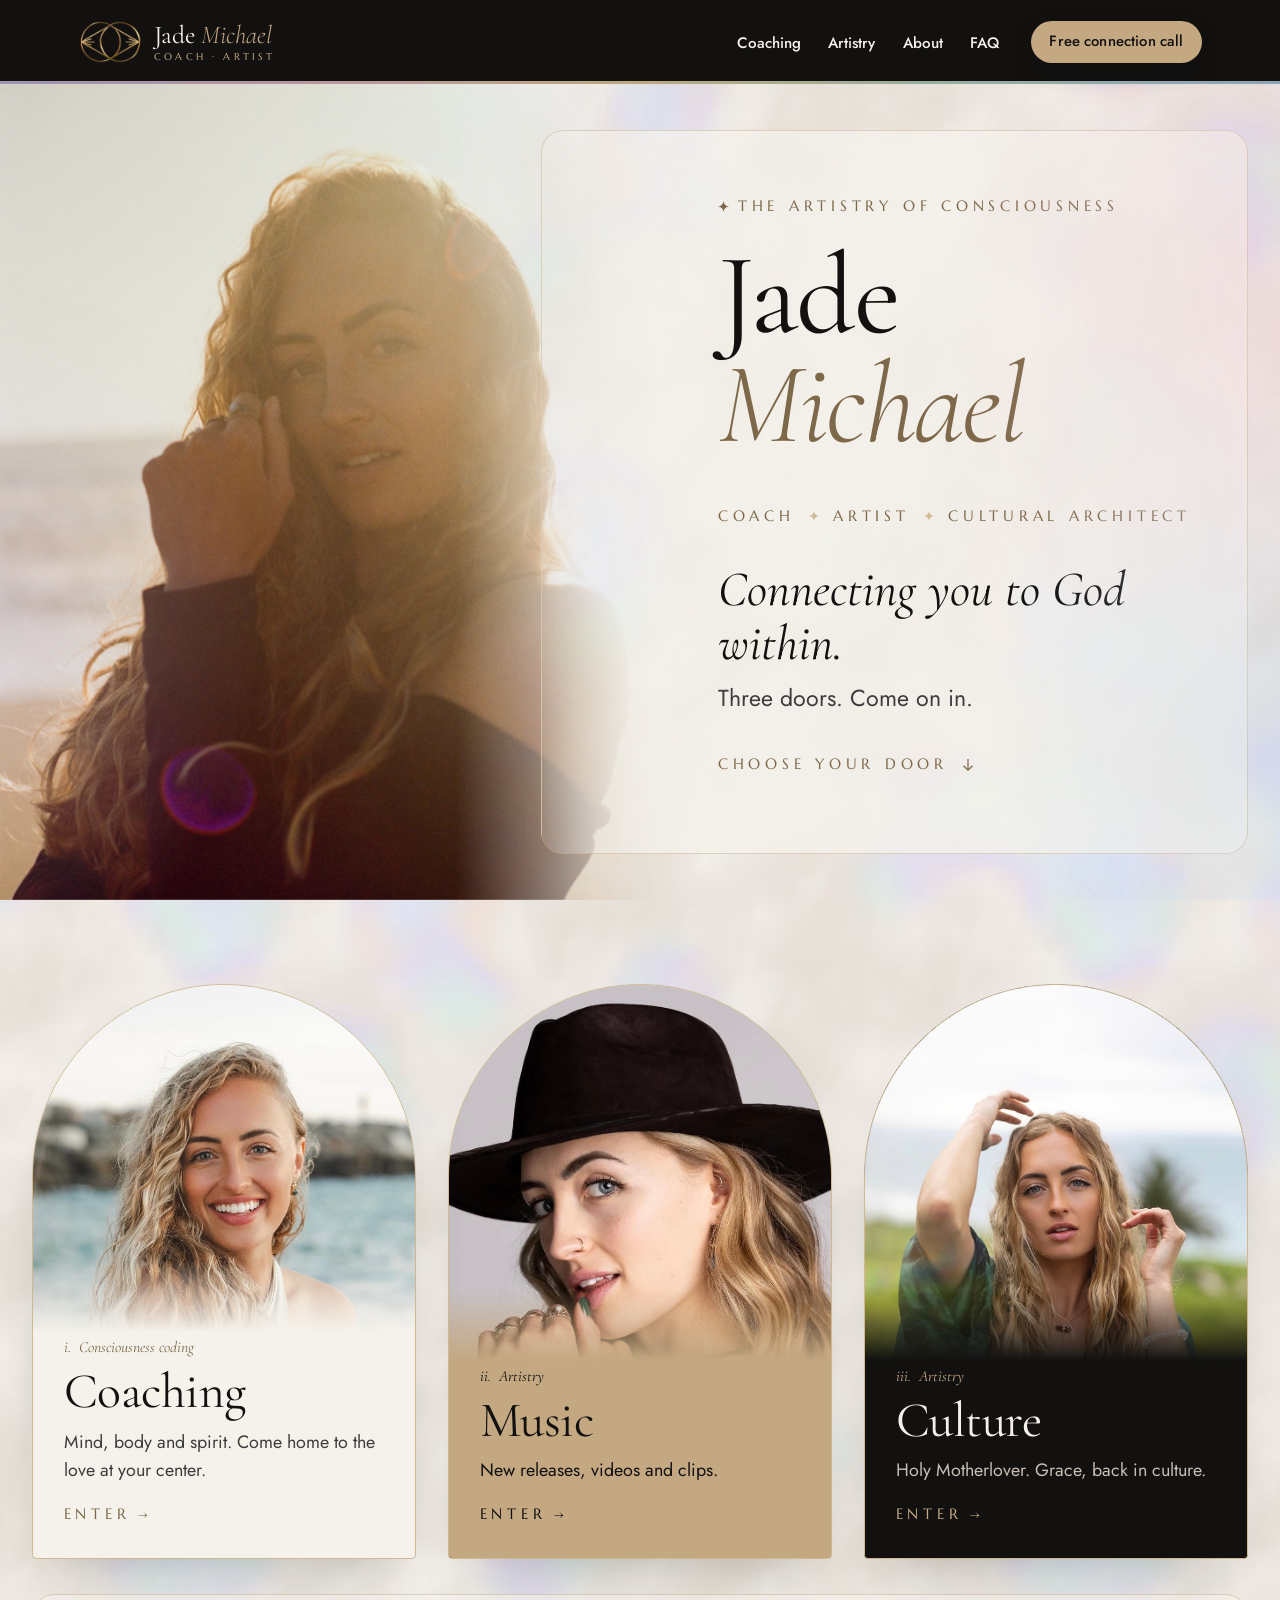
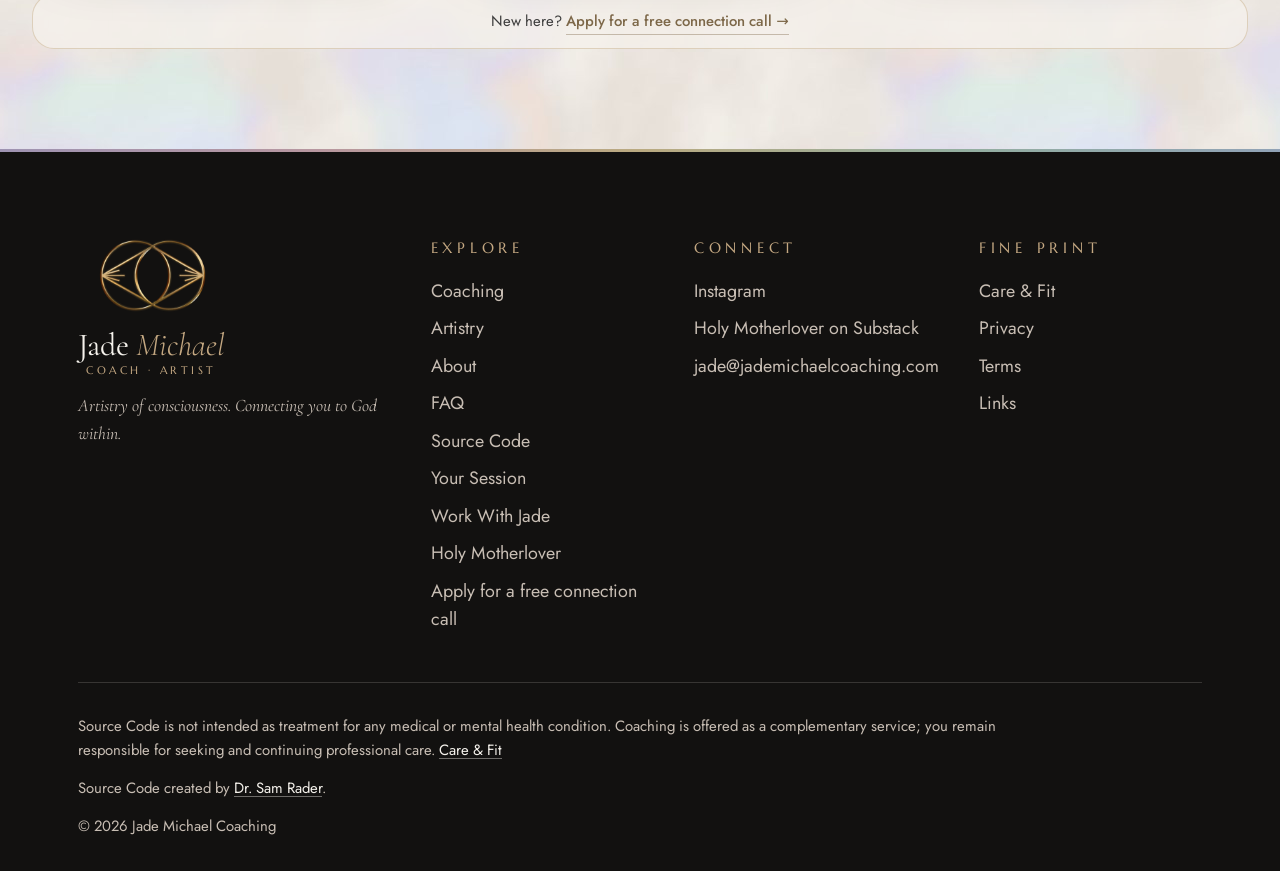
==== commit 6350f7c3: "Merge f6b6bdca1266fb4f3d22a897ac935da71146f8c5 into c2d821fb72ee40f4949f6b3042a86623191f340f" ====
--- a/site/index.html
+++ b/site/index.html
@@ -6,10 +6,11 @@
   <meta name="robots" content="noindex, nofollow">
   <title>Jade Michael · Coach, Artist, Cultural Architect</title>
   <meta name="description" content="Jade Michael: coach, artist, cultural architect. The artistry of consciousness.">
-  <link rel="icon" href="data:image/svg+xml,%3Csvg xmlns='http://www.w3.org/2000/svg' viewBox='0 0 24 24'%3E%3Cpath fill='%23c49a4e' d='M12 0C12.8 7.2 16.8 11.2 24 12 16.8 12.8 12.8 16.8 12 24 11.2 16.8 7.2 12.8 0 12 7.2 11.2 11.2 7.2 12 0Z'/%3E%3C/svg%3E">
+  <link rel="icon" type="image/png" sizes="32x32" href="assets/img/favicon-32.png">
+  <link rel="icon" type="image/png" sizes="192x192" href="assets/img/favicon-192.png">
   <link rel="preconnect" href="https://fonts.googleapis.com">
   <link rel="preconnect" href="https://fonts.gstatic.com" crossorigin>
-  <link rel="stylesheet" href="https://fonts.googleapis.com/css2?family=Fraunces:ital,opsz,wght@0,9..144,300..700;1,9..144,300..700&family=Manrope:wght@400;500;600;700&display=swap">
+  <link rel="stylesheet" href="https://fonts.googleapis.com/css2?family=Cormorant+Garamond:ital,wght@0,300;0,400;0,500;1,300;1,400;1,500&family=Jost:wght@400;500;600&family=Marcellus&display=swap">
   <link rel="stylesheet" href="assets/css/style.css">
   <script src="site.config.js"></script>
   <script src="assets/js/boot.js"></script>
@@ -23,11 +24,9 @@
     <!-- ============ LANDING: photo + name + roles ============ -->
     <section class="landing" aria-labelledby="landing-h">
       <div class="landing__media">
-        <img src="assets/photos/hero.jpg" width="1326" height="2000" fetchpriority="high" style="object-position: 50% 35%;" alt="Jade Michael in golden sunlight by the sea, one hand in her hair, looking softly into the camera.">
+        <img src="assets/photos/hero.jpg" width="1333" height="2000" fetchpriority="high" style="object-position: 50% 30%;" alt="Jade Michael gazing up and away against red sandstone, long golden hair down her back.">
       </div>
       <div class="landing__copy">
-        <div class="ripples" aria-hidden="true"><span></span><span></span><span></span><span></span></div>
-        <div class="motes" data-motes="12" aria-hidden="true"></div>
         <p class="eyebrow" data-rise="1">The artistry of consciousness</p>
         <h1 id="landing-h" data-rise="2">Jade <em class="accent-i gold-moment">Michael</em></h1>
         <ul class="roles" data-roles data-rise="3" aria-label="What Jade does">
@@ -49,7 +48,7 @@
         <div class="doors-grid doors-grid--3">
           <a class="door" href="coaching.html" data-reveal>
             <div class="door__arch">
-              <img src="assets/photos/door-coaching.jpg" width="1000" height="1500" loading="lazy" alt="">
+              <img src="assets/photos/meet-jade.jpg" width="1320" height="1621" loading="lazy" alt="">
             </div>
             <div class="door__label">
               <span class="door__num">i. &nbsp;Consciousness coding</span>
@@ -60,7 +59,7 @@
           </a>
           <a class="door" href="artistry.html#music" data-reveal data-delay="1">
             <div class="door__arch">
-              <img src="assets/photos/door-music.jpg" width="1000" height="1500" loading="lazy" alt="">
+              <img src="assets/photos/about-2.jpg" width="1320" height="1299" loading="lazy" alt="" style="object-position: 55% 30%;">
             </div>
             <div class="door__label">
               <span class="door__num">ii. &nbsp;Artistry</span>
@@ -71,7 +70,7 @@
           </a>
           <a class="door" href="artistry.html#culture" data-reveal data-delay="2">
             <div class="door__arch">
-              <img src="assets/photos/door-fashion.jpg" width="1000" height="1500" loading="lazy" alt="">
+              <img src="assets/photos/kimono.jpg" width="1320" height="1627" loading="lazy" alt="" style="object-position: 50% 25%;">
             </div>
             <div class="door__label">
               <span class="door__num">iii. &nbsp;Artistry</span>
--- a/site/assets/css/style.css
+++ b/site/assets/css/style.css
@@ -782,3 +782,25 @@
     radial-gradient(32% 60% at 100% 78%, color-mix(in srgb, #bbd3ee 55%, transparent), transparent 70%),
     radial-gradient(30% 62% at 0% 66%, color-mix(in srgb, #cdbfe8 55%, transparent), transparent 70%);
 }
+
+/* The homepage tile is sheer where it meets the header photo, so the photo fades through it
+   into the moonstone (Jade, 11.13.26). Every word still sits on the full card. No blur on this
+   tile, so the photo stays clear; Deep Sand still clears AA on the 72% card without it. */
+.landing__copy { --sheer: 9rem; backdrop-filter: none; -webkit-backdrop-filter: none; }
+@media (max-width: 899px) {
+  .landing__copy {
+    margin-top: calc(-1 * var(--sheer));
+    padding-top: calc(var(--sheer) + clamp(1rem, 5vw, 2rem));
+    background: linear-gradient(180deg, color-mix(in srgb, var(--surface) 12%, transparent) 0, var(--card) var(--sheer));
+  }
+  .landing__media { -webkit-mask-image: linear-gradient(180deg, black 70%, transparent 100%); mask-image: linear-gradient(180deg, black 70%, transparent 100%); }
+}
+@media (min-width: 900px) {
+  .landing__copy {
+    --sheer: 7rem;
+    margin-left: calc(-1 * var(--sheer));
+    padding-left: calc(var(--sheer) + clamp(2.5rem, 5vw, 5.5rem));
+    background: linear-gradient(90deg, color-mix(in srgb, var(--surface) 12%, transparent) 0, var(--card) var(--sheer));
+  }
+  .landing__media { -webkit-mask-image: linear-gradient(90deg, black 70%, transparent 100%); mask-image: linear-gradient(90deg, black 70%, transparent 100%); }
+}
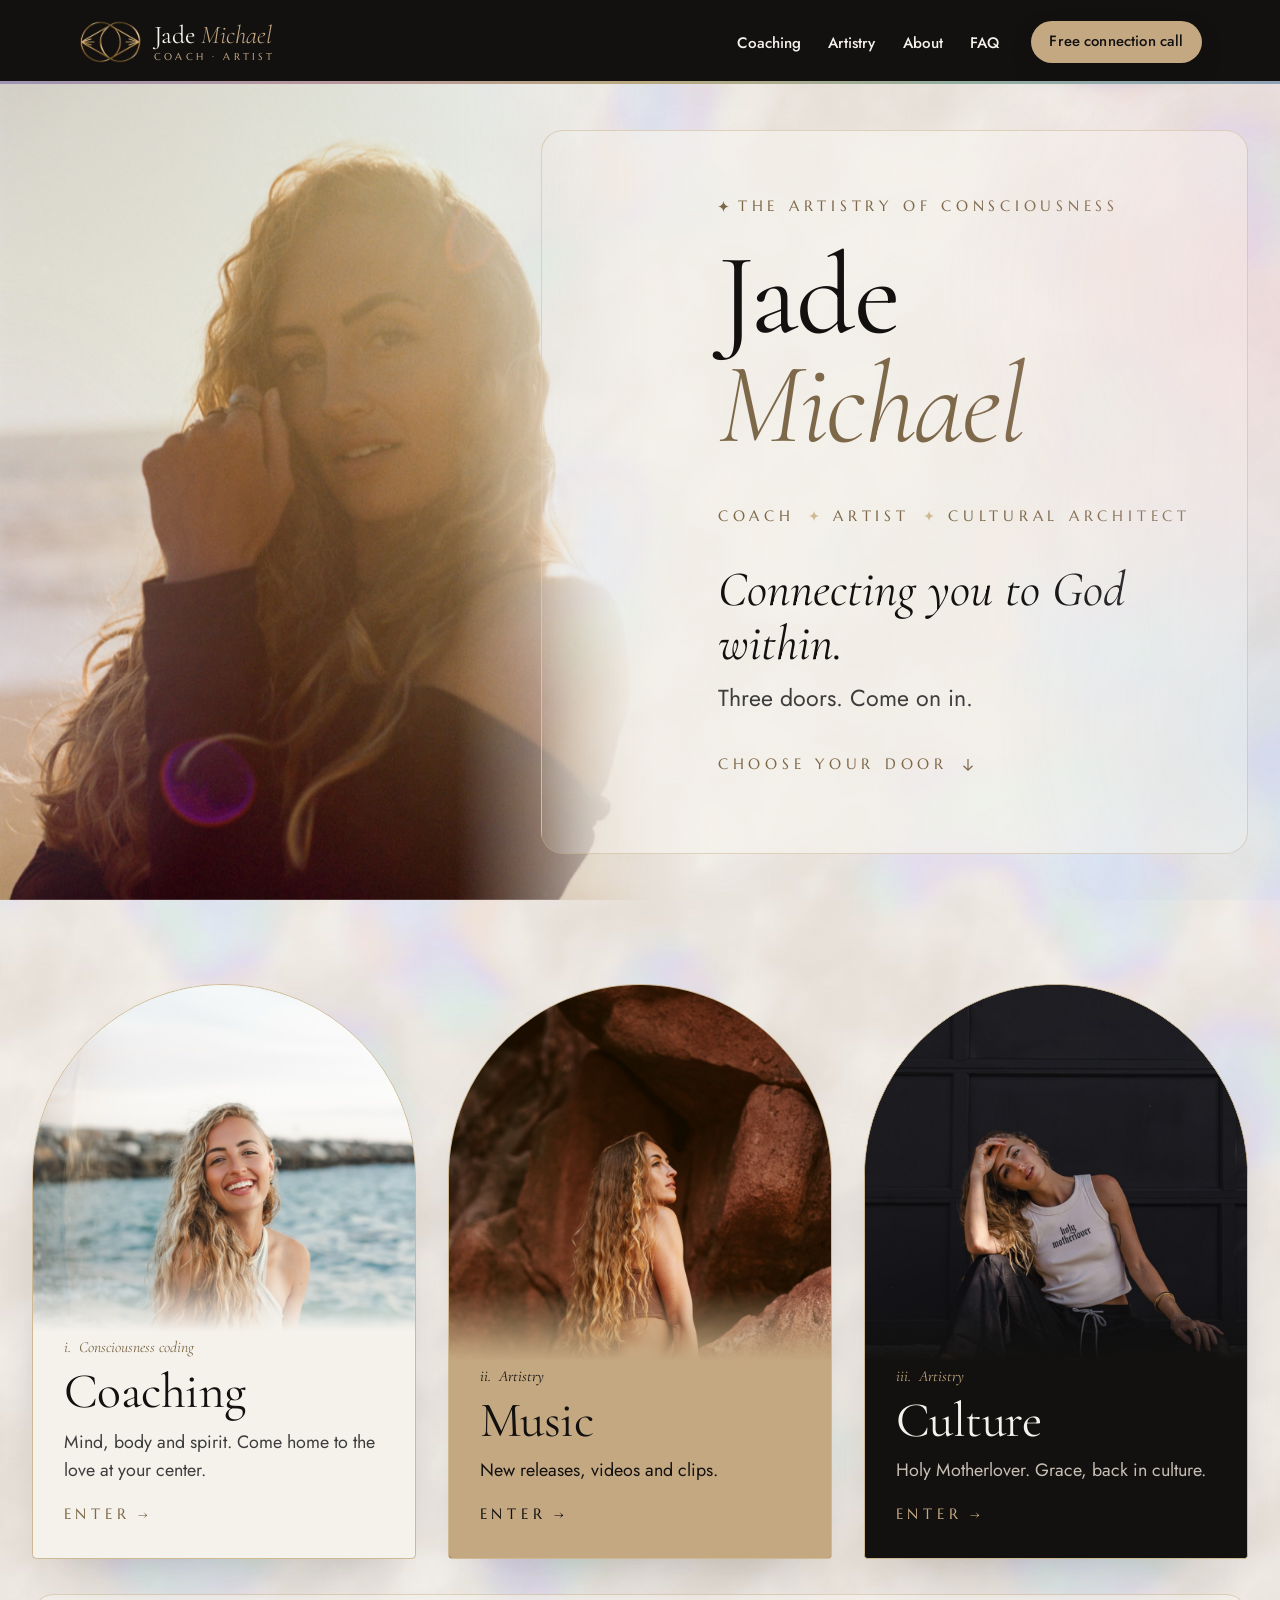
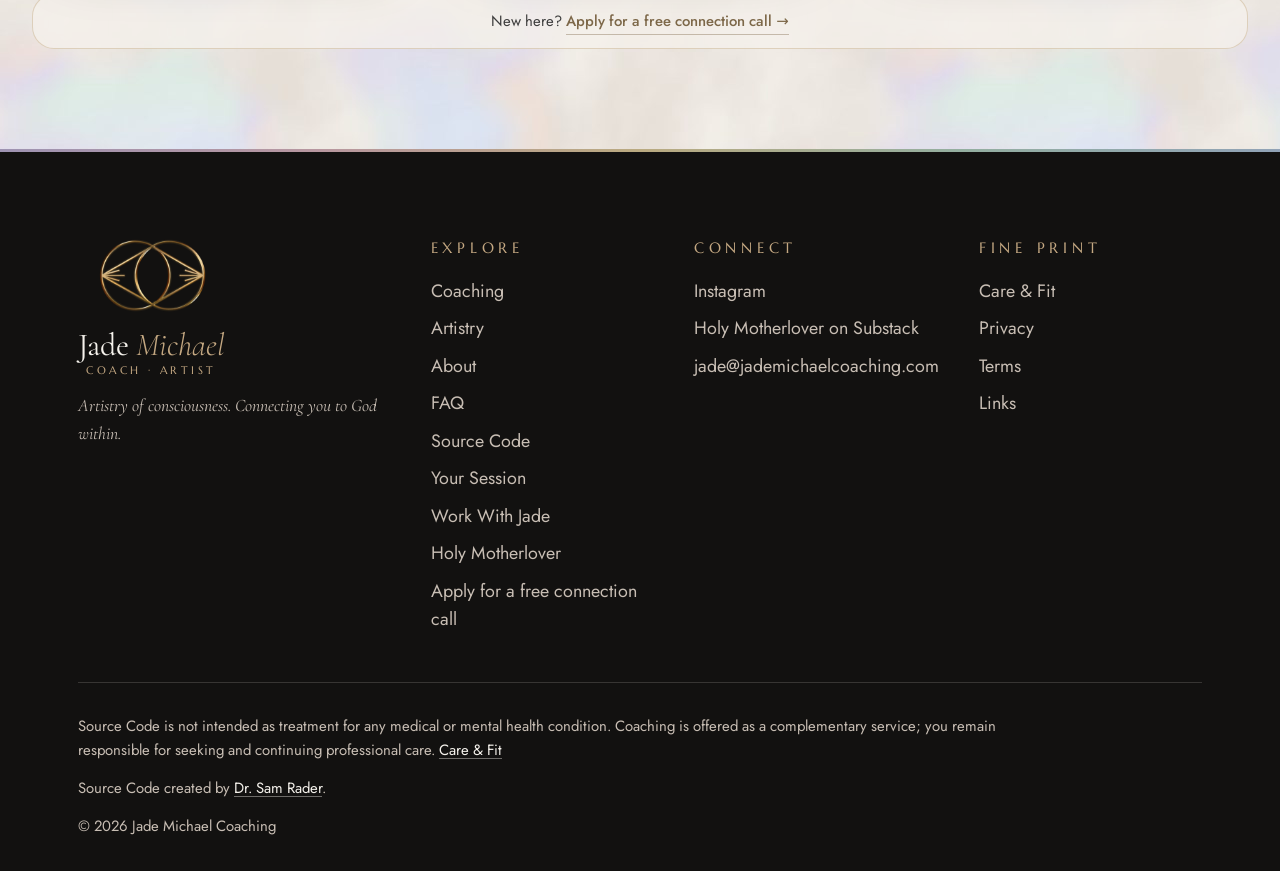
==== commit 8120311f: "Merge branch 'pr3' into jade-brand-combined" ====
--- a/site/index.html
+++ b/site/index.html
@@ -24,7 +24,7 @@
     <!-- ============ LANDING: photo + name + roles ============ -->
     <section class="landing" aria-labelledby="landing-h">
       <div class="landing__media">
-        <img src="assets/photos/hero.jpg" width="1333" height="2000" fetchpriority="high" style="object-position: 50% 30%;" alt="Jade Michael gazing up and away against red sandstone, long golden hair down her back.">
+        <img src="assets/photos/hero.jpg" width="1326" height="2000" fetchpriority="high" style="object-position: 50% 35%;" alt="Jade Michael in golden sunlight by the sea, one hand in her hair, looking softly into the camera.">
       </div>
       <div class="landing__copy">
         <p class="eyebrow" data-rise="1">The artistry of consciousness</p>
@@ -48,7 +48,7 @@
         <div class="doors-grid doors-grid--3">
           <a class="door" href="coaching.html" data-reveal>
             <div class="door__arch">
-              <img src="assets/photos/meet-jade.jpg" width="1320" height="1621" loading="lazy" alt="">
+              <img src="assets/photos/door-coaching.jpg" width="1000" height="1500" loading="lazy" alt="">
             </div>
             <div class="door__label">
               <span class="door__num">i. &nbsp;Consciousness coding</span>
@@ -59,7 +59,7 @@
           </a>
           <a class="door" href="artistry.html#music" data-reveal data-delay="1">
             <div class="door__arch">
-              <img src="assets/photos/about-2.jpg" width="1320" height="1299" loading="lazy" alt="" style="object-position: 55% 30%;">
+              <img src="assets/photos/door-music.jpg" width="1000" height="1500" loading="lazy" alt="">
             </div>
             <div class="door__label">
               <span class="door__num">ii. &nbsp;Artistry</span>
@@ -70,7 +70,7 @@
           </a>
           <a class="door" href="artistry.html#culture" data-reveal data-delay="2">
             <div class="door__arch">
-              <img src="assets/photos/kimono.jpg" width="1320" height="1627" loading="lazy" alt="" style="object-position: 50% 25%;">
+              <img src="assets/photos/door-fashion.jpg" width="1000" height="1500" loading="lazy" alt="">
             </div>
             <div class="door__label">
               <span class="door__num">iii. &nbsp;Artistry</span>
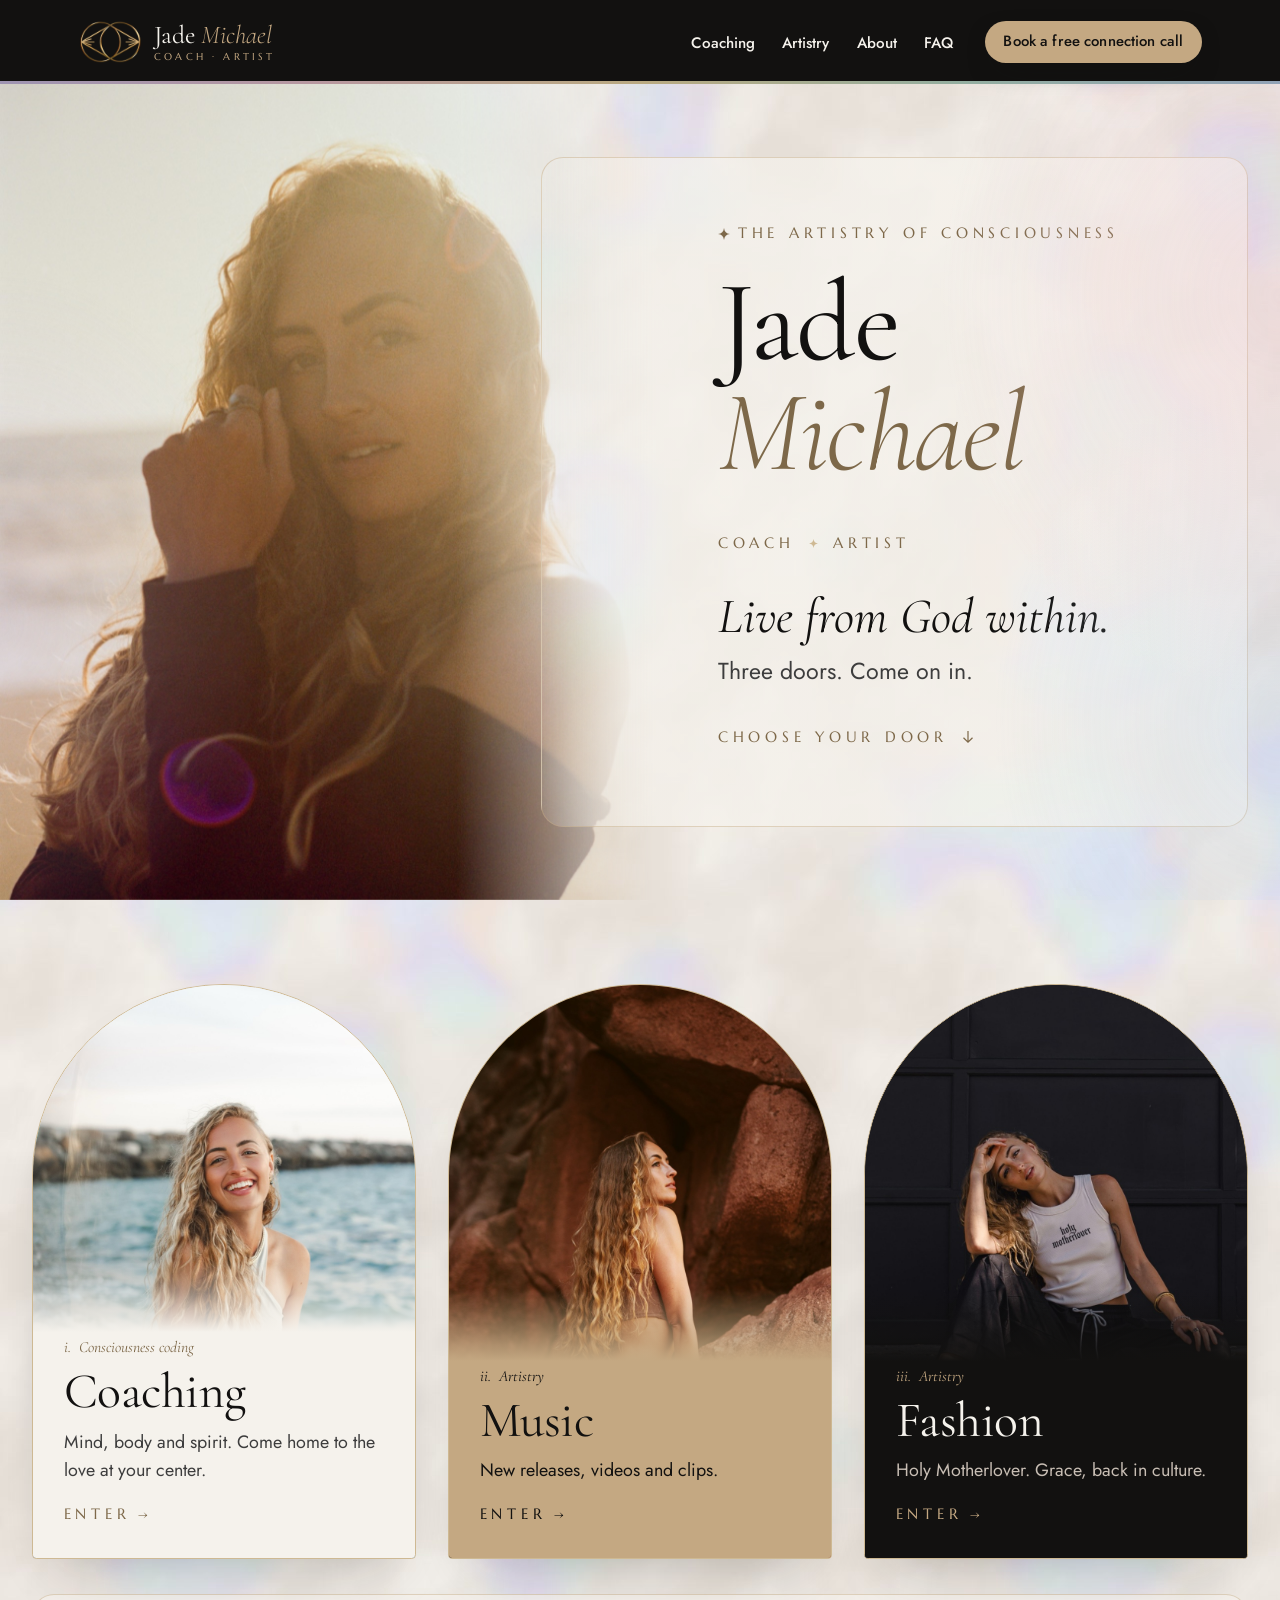
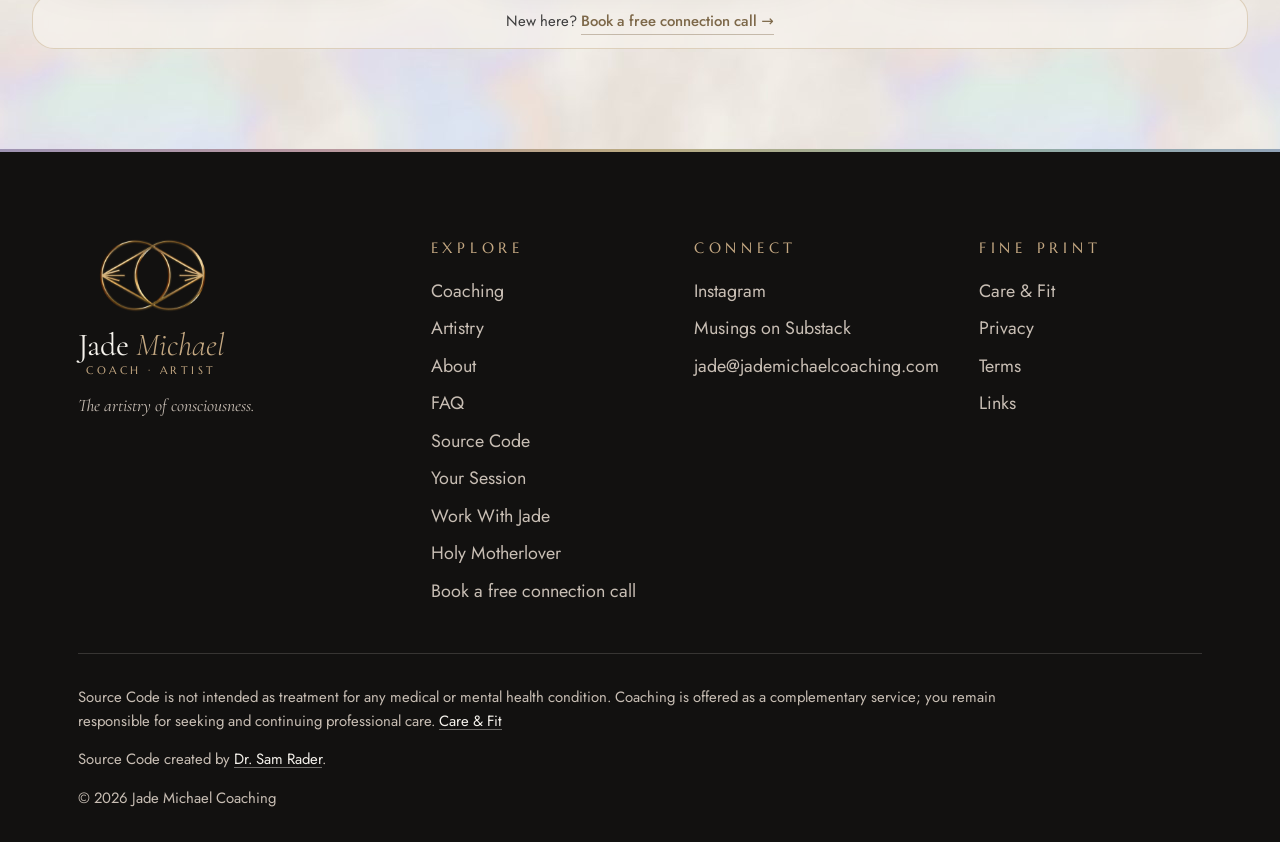
==== commit a6e6ac17: "Combine Jade's brand kit, locked words and new photos Brings her three open pull requests (#1 brand " ====
--- a/site/index.html
+++ b/site/index.html
@@ -4,8 +4,8 @@
   <meta charset="utf-8">
   <meta name="viewport" content="width=device-width, initial-scale=1">
   <meta name="robots" content="noindex, nofollow">
-  <title>Jade Michael · Coach, Artist, Cultural Architect</title>
-  <meta name="description" content="Jade Michael: coach, artist, cultural architect. The artistry of consciousness.">
+  <title>Jade Michael · Coach, Artist</title>
+  <meta name="description" content="Jade Michael: coach and artist. The artistry of consciousness.">
   <link rel="icon" type="image/png" sizes="32x32" href="assets/img/favicon-32.png">
   <link rel="icon" type="image/png" sizes="192x192" href="assets/img/favicon-192.png">
   <link rel="preconnect" href="https://fonts.googleapis.com">
@@ -30,9 +30,9 @@
         <p class="eyebrow" data-rise="1">The artistry of consciousness</p>
         <h1 id="landing-h" data-rise="2">Jade <em class="accent-i gold-moment">Michael</em></h1>
         <ul class="roles" data-roles data-rise="3" aria-label="What Jade does">
-          <li>Coach</li><li>Artist</li><li>Cultural Architect</li>
+          <li>Coach</li><li>Artist</li>
         </ul>
-        <p class="landing__tagline" data-rise="3">Connecting you to God within.</p>
+        <p class="landing__tagline" data-rise="3">Live from God within.</p>
         <p class="landing__sub" data-rise="4">Three doors. Come on in.</p>
         <a class="door-cue" href="#doors" data-rise="4">
           Choose your door
@@ -68,19 +68,19 @@
               <span class="door__enter">Enter</span>
             </div>
           </a>
-          <a class="door" href="artistry.html#culture" data-reveal data-delay="2">
+          <a class="door" href="artistry.html#fashion" data-reveal data-delay="2">
             <div class="door__arch">
               <img src="assets/photos/door-fashion.jpg" width="1000" height="1500" loading="lazy" alt="">
             </div>
             <div class="door__label">
               <span class="door__num">iii. &nbsp;Artistry</span>
-              <h3 class="h2-door">Culture</h3>
+              <h3 class="h2-door">Fashion</h3>
               <p><span data-text="hmlName">Holy Motherlover</span>. Grace, back in culture.</p>
               <span class="door__enter">Enter</span>
             </div>
           </a>
         </div>
-        <p class="credit-line" style="margin-top: 2.2rem; text-align: center;" data-reveal>New here? <a class="text-link" href="apply.html" data-href="links.apply">Apply for a free connection call</a></p>
+        <p class="credit-line" style="margin-top: 2.2rem; text-align: center;" data-reveal>New here? <a class="text-link" href="apply.html" data-href="links.apply">Book a free connection call</a></p>
       </div>
     </section>
   </main>
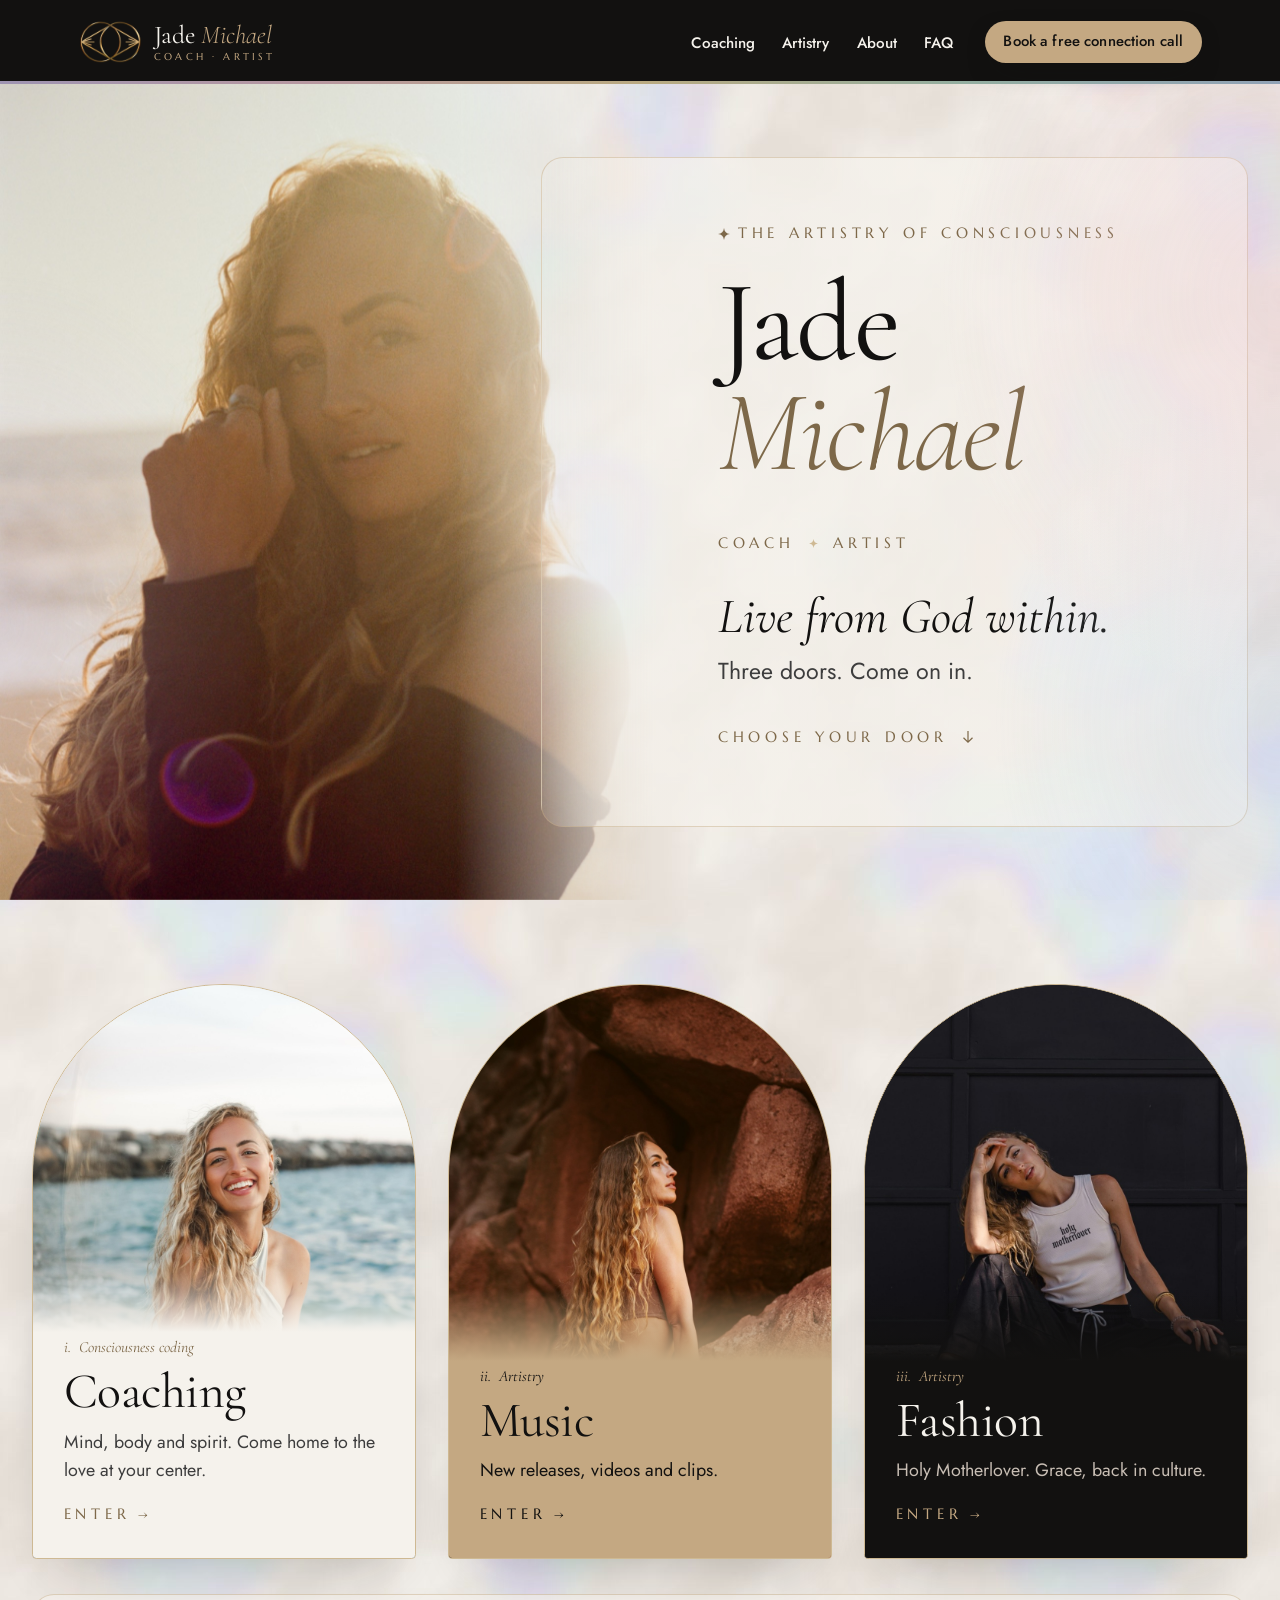
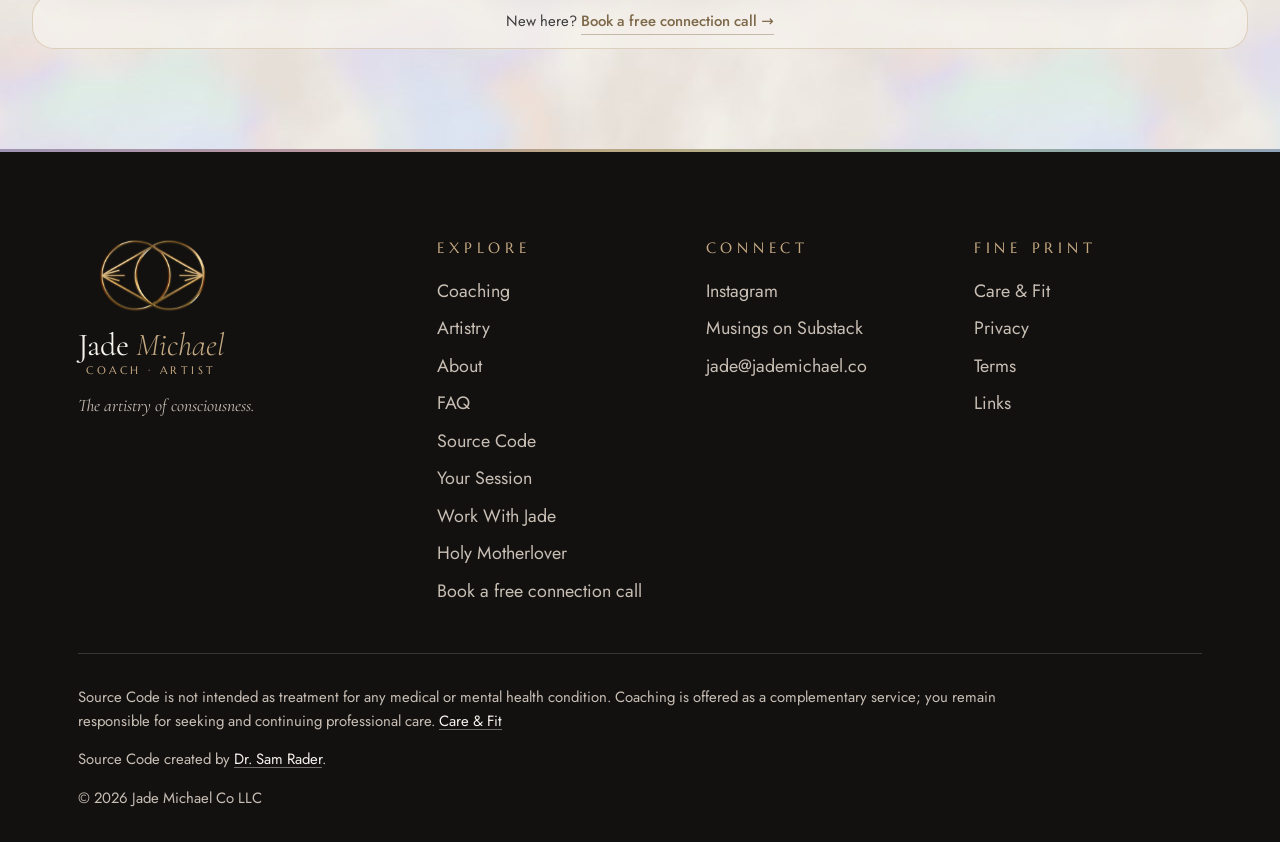
==== commit 0c1b8b2f: "Privacy page tightened; site opened to search engines Privacy: rebuilt to the shape Woody walked Jad" ====
--- a/site/index.html
+++ b/site/index.html
@@ -3,14 +3,13 @@
 <head>
   <meta charset="utf-8">
   <meta name="viewport" content="width=device-width, initial-scale=1">
-  <meta name="robots" content="noindex, nofollow">
   <title>Jade Michael · Coach, Artist</title>
   <meta name="description" content="Jade Michael: coach and artist. The artistry of consciousness.">
   <link rel="icon" type="image/png" sizes="32x32" href="assets/img/favicon-32.png">
   <link rel="icon" type="image/png" sizes="192x192" href="assets/img/favicon-192.png">
   <link rel="preconnect" href="https://fonts.googleapis.com">
   <link rel="preconnect" href="https://fonts.gstatic.com" crossorigin>
-  <link rel="stylesheet" href="https://fonts.googleapis.com/css2?family=Cormorant+Garamond:ital,wght@0,300;0,400;0,500;1,300;1,400;1,500&family=Jost:wght@400;500;600&family=Marcellus&display=swap">
+  <link rel="stylesheet" href="assets/css/brand.css">
   <link rel="stylesheet" href="assets/css/style.css">
   <script src="site.config.js"></script>
   <script src="assets/js/boot.js"></script>
--- a/site/assets/css/brand.css
+++ b/site/assets/css/brand.css
@@ -0,0 +1,48 @@
+/* =========================================================
+   Jade Michael — the brand, in one file.
+   Moonstone Sand, from Brand Guidelines v1.0 (10.30.26).
+
+   This file is PAINTING: Jade can change anything here and publish it herself.
+     - Fonts:  the @import line below loads them from Google Fonts,
+               and the three --font lines say where each one is used.
+     - Colors: every color on the site comes from the list under it.
+     - Logo:   replace assets/img/jade-mark-gold.png (same file name).
+     - Favicons: replace assets/img/favicon-32.png and favicon-192.png.
+     - Title under the logo: "titleLine" in site.config.js.
+   ========================================================= */
+
+@import url("https://fonts.googleapis.com/css2?family=Cormorant+Garamond:ital,wght@0,300;0,400;0,500;1,300;1,400;1,500&family=Jost:wght@400;500;600&family=Marcellus&display=swap");
+
+:root {
+  --font-display: "Cormorant Garamond", "Iowan Old Style", Georgia, serif;
+  --font-label: "Marcellus", "Cormorant Garamond", Georgia, serif;
+  --font-body: "Jost", "Avenir Next", system-ui, sans-serif;
+}
+
+:root {
+  --bg: #eee9e2;              /* Moonstone Ground */
+  --bg-alt: #eee9e2;
+  --surface: #f5f2ec;         /* Ivory */
+  --ink: #121110;             /* Black: titles, her name */
+  --ink-soft: #3d3d3d;        /* Graphite: paragraphs */
+  --muted: #3d3d3d;
+  --accent: #7d6849;          /* Deep Sand: accent words and small capitals on ivory */
+  --secondary: #7d6849;
+  --gold: #ceb993;            /* Ring Gold: fine lines, the photo arch. Never words on ivory */
+  --sand: #c4a882;            /* Sand: lives on black and as fills. Never words on ivory */
+  --button: #121110;
+  --button-hover: #3d3d3d;
+  --on-button: #f5f2ec;
+  --line: rgba(18, 17, 16, 0.14);
+  --shadow: 0 30px 60px -30px rgba(18, 17, 16, 0.28);
+  --band-bg: #121110;
+  --band-ink: #f5f2ec;
+  --band-soft: #c8beb4;       /* White Stone: fine print on black */
+  --band-accent: #c4a882;
+  --card: rgba(245, 242, 236, 0.72);  /* more moonstone (Jade, 11.13.26); below 0.7 Deep Sand drops under AA */
+  --card-edge: color-mix(in srgb, var(--sand) 45%, transparent);
+  /* The rainbow glints live only as light, never as solid color */
+  --rainbow: linear-gradient(90deg, #cdbfe8, #efc4cf, #f2dda6, #bfe3d0, #bbd3ee);
+  --photo-ph: linear-gradient(160deg, #eee9e2 0%, #ceb993 55%, #c8beb4 100%);
+  color-scheme: light;
+}
--- a/site/assets/css/style.css
+++ b/site/assets/css/style.css
@@ -1,41 +1,11 @@
 /* =========================================================
-   Jade Michael Coaching — one stylesheet for the whole site
+   Jade Michael Co LLC — one stylesheet for the whole site
    Moonstone Sand, from Brand Guidelines v1.0 (10.30.26).
    One look, no theme switcher. Pages never hard-code a hex.
+   Colors and fonts live in brand.css, which every page loads first.
    ========================================================= */
 
 :root {
-  --bg: #eee9e2;              /* Moonstone Ground */
-  --bg-alt: #eee9e2;
-  --surface: #f5f2ec;         /* Ivory */
-  --ink: #121110;             /* Black: titles, her name */
-  --ink-soft: #3d3d3d;        /* Graphite: paragraphs */
-  --muted: #3d3d3d;
-  --accent: #7d6849;          /* Deep Sand: accent words and small capitals on ivory */
-  --secondary: #7d6849;
-  --gold: #ceb993;            /* Ring Gold: fine lines, the photo arch. Never words on ivory */
-  --sand: #c4a882;            /* Sand: lives on black and as fills. Never words on ivory */
-  --button: #121110;
-  --button-hover: #3d3d3d;
-  --on-button: #f5f2ec;
-  --line: rgba(18, 17, 16, 0.14);
-  --shadow: 0 30px 60px -30px rgba(18, 17, 16, 0.28);
-  --band-bg: #121110;
-  --band-ink: #f5f2ec;
-  --band-soft: #c8beb4;       /* White Stone: fine print on black */
-  --band-accent: #c4a882;
-  --card: rgba(245, 242, 236, 0.72);  /* more moonstone (Jade, 11.13.26); below 0.7 Deep Sand drops under AA */
-  --card-edge: color-mix(in srgb, var(--sand) 45%, transparent);
-  /* The rainbow glints live only as light, never as solid color */
-  --rainbow: linear-gradient(90deg, #cdbfe8, #efc4cf, #f2dda6, #bfe3d0, #bbd3ee);
-  --photo-ph: linear-gradient(160deg, #eee9e2 0%, #ceb993 55%, #c8beb4 100%);
-  color-scheme: light;
-}
-
-:root {
-  --font-display: "Cormorant Garamond", "Iowan Old Style", Georgia, serif;
-  --font-label: "Marcellus", "Cormorant Garamond", Georgia, serif;
-  --font-body: "Jost", "Avenir Next", system-ui, sans-serif;
   --step--1: clamp(0.84rem, 0.81rem + 0.15vw, 0.93rem);
   --step-0: clamp(1rem, 0.96rem + 0.2vw, 1.125rem);
   --step-1: clamp(1.18rem, 1.08rem + 0.5vw, 1.45rem);
